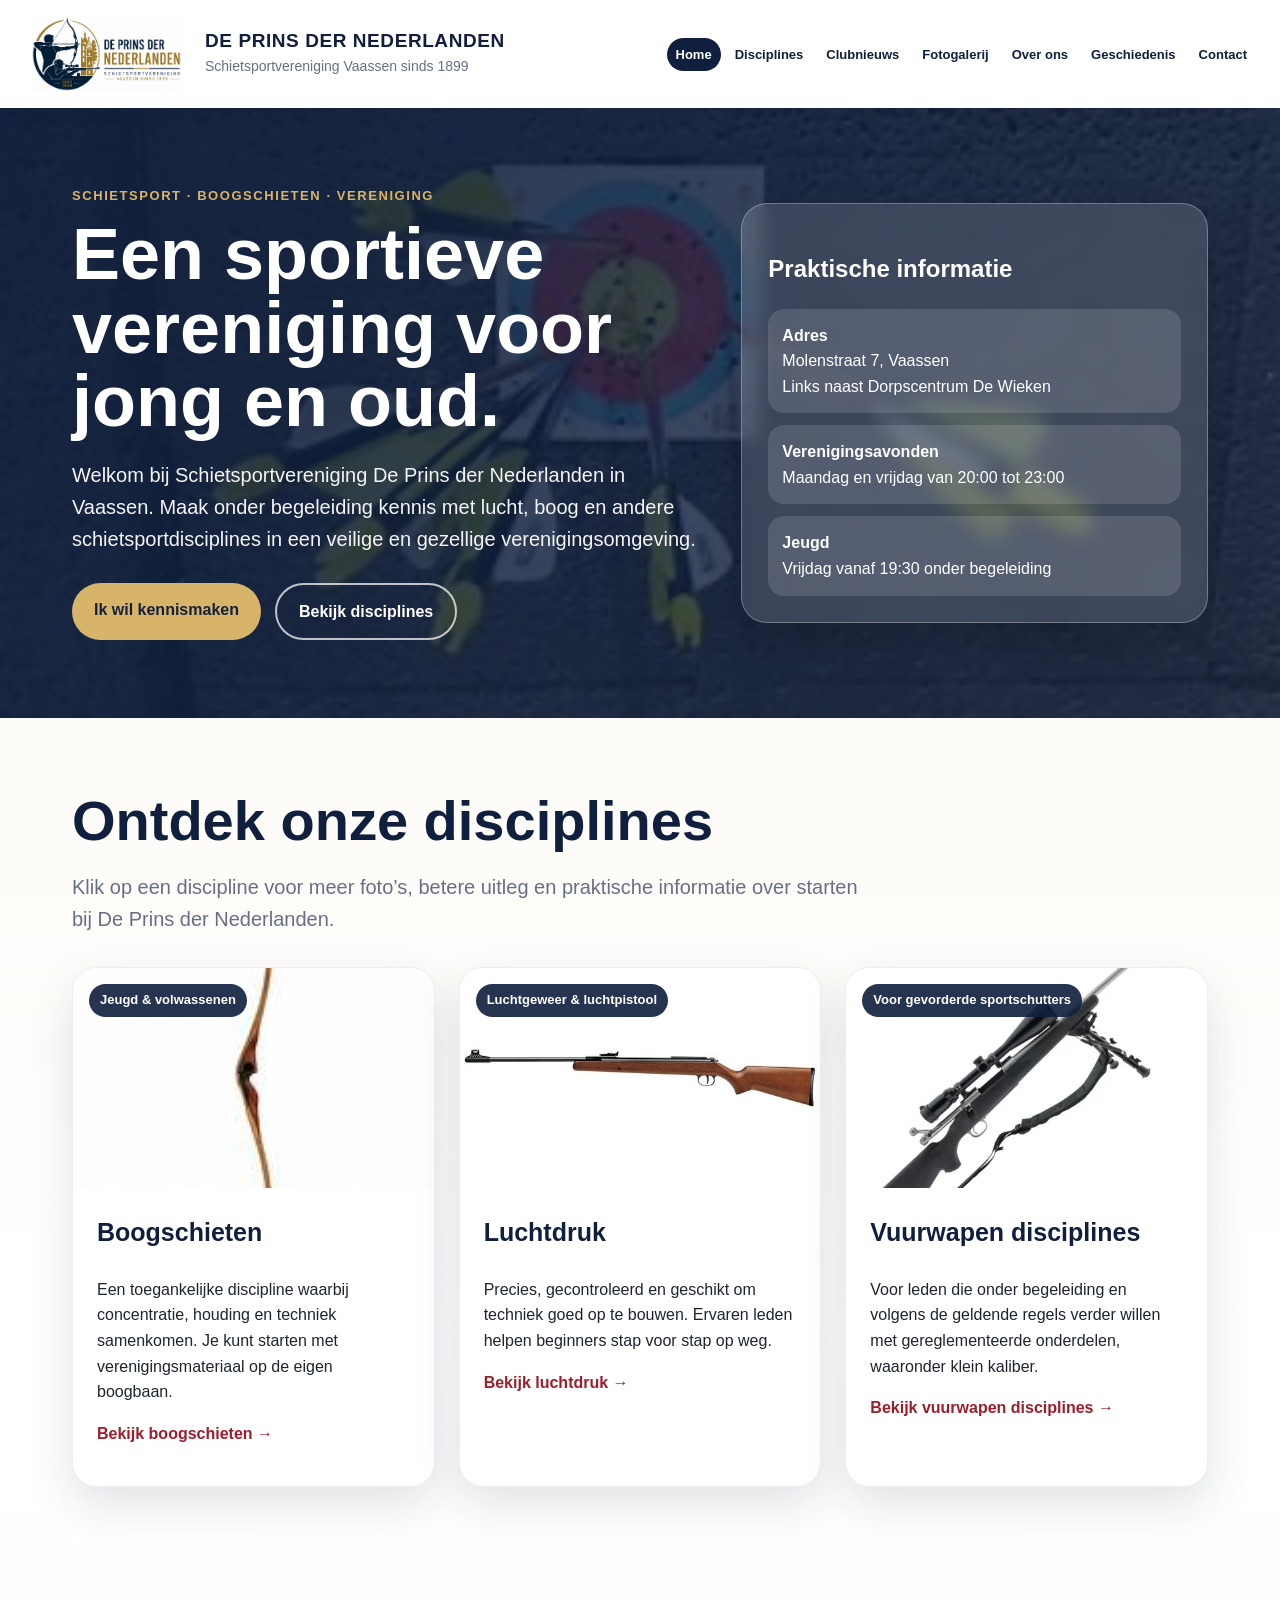
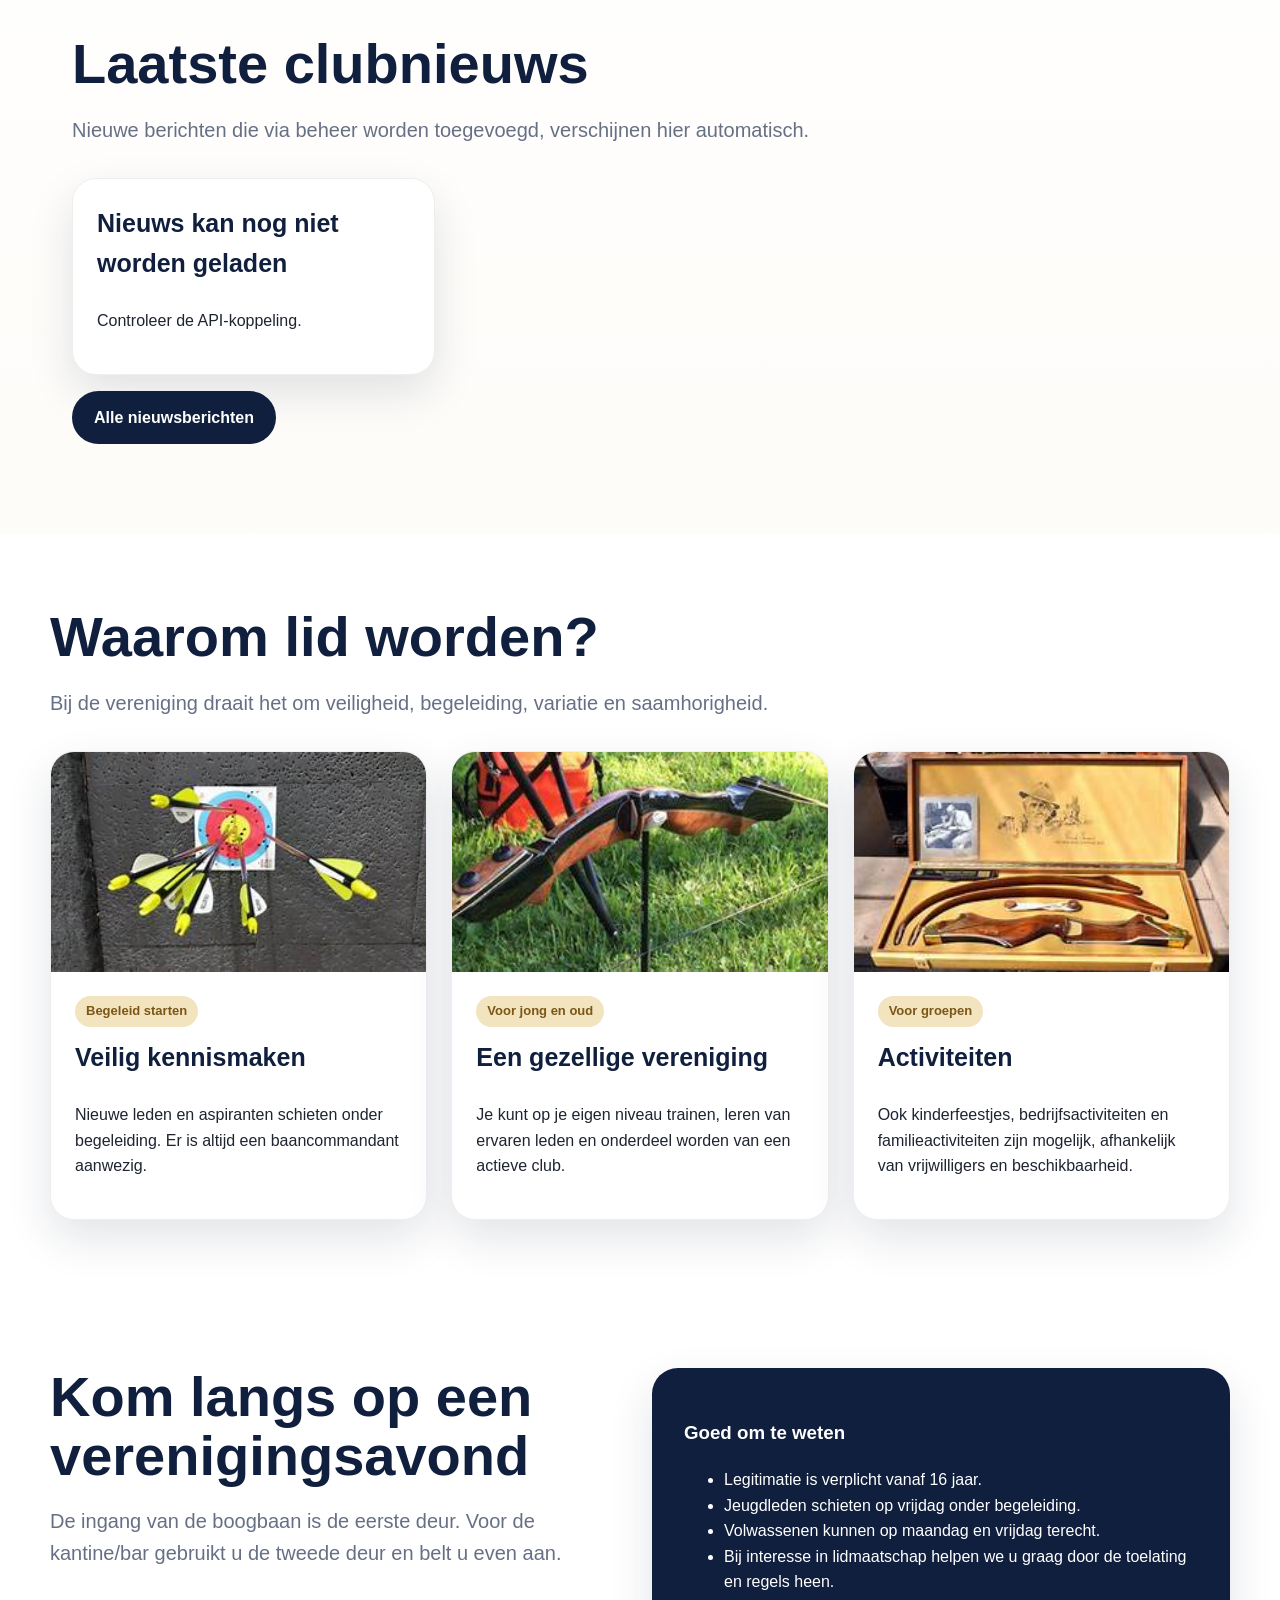
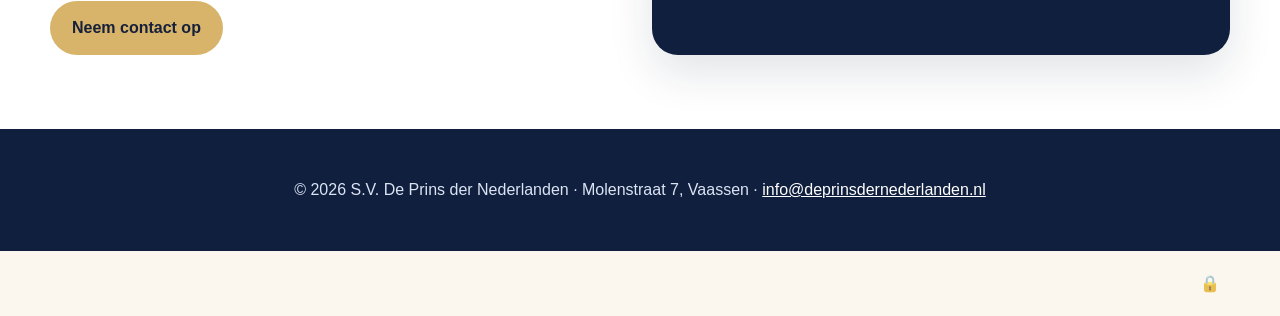
==== index.html @ 4cf8d943 "Add files via upload" ====
<!DOCTYPE html>
<html lang="nl"><head><meta charset="UTF-8"><meta name="viewport" content="width=device-width, initial-scale=1.0"><title>Home | S.V. De Prins der Nederlanden</title><link rel="stylesheet" href="style.css"><link rel="icon" href="favicon.svg"></head>
<body><header class="header"><div class="header-inner"><a href="index.html" class="brand"><img class="brand-logo" src="logo-modern-cropped.png" alt="Logo De Prins der Nederlanden"><div><strong>De Prins der Nederlanden</strong><span>Schietsportvereniging Vaassen sinds 1899</span></div></a><button class="menu-btn" aria-label="Menu openen">Menu</button><nav class="nav"><a href="index.html" class="active">Home</a><a href="disciplines.html" class="">Disciplines</a><a href="clubnieuws.html" class="">Clubnieuws</a><a href="fotogalerij.html" class="">Fotogalerij</a><a href="over-ons.html" class="">Over ons</a><a href="geschiedenis.html" class="">Geschiedenis</a><a href="contact.html" class="">Contact</a></nav></div></header><section class="hero classic-home-hero"><div class="hero-inner"><div><div class="eyebrow">Schietsport · boogschieten · vereniging</div><h1>Een sportieve vereniging voor jong en oud.</h1><p>Welkom bij Schietsportvereniging De Prins der Nederlanden in Vaassen. Maak onder begeleiding kennis met lucht, boog en andere schietsportdisciplines in een veilige en gezellige verenigingsomgeving.</p><div class="buttons"><a class="btn primary" href="contact.html">Ik wil kennismaken</a><a class="btn secondary" href="disciplines.html">Bekijk disciplines</a></div></div><aside class="hero-card"><h2>Praktische informatie</h2><div class="quick"><div><strong>Adres</strong><br>Molenstraat 7, Vaassen<br><span>Links naast Dorpscentrum De Wieken</span></div><div><strong>Verenigingsavonden</strong><br>Maandag en vrijdag van 20:00 tot 23:00</div><div><strong>Jeugd</strong><br>Vrijdag vanaf 19:30 onder begeleiding</div></div></aside></div></section><section class="section"><div class="section-title"><h2>Ontdek onze disciplines</h2><p class="lead">Klik op een discipline voor meer foto’s, betere uitleg en praktische informatie over starten bij De Prins der Nederlanden.</p></div><div class="grid three"><a class="card discipline-card" href="boogschieten.html"><span class="tag">Jeugd & volwassenen</span><img src="boog-hout.jpg" alt="Boogschieten"><div class="card-content"><h3>Boogschieten</h3><p>Een toegankelijke discipline waarbij concentratie, houding en techniek samenkomen. Je kunt starten met verenigingsmateriaal op de eigen boogbaan.</p><p class="arrow">Bekijk boogschieten →</p></div></a><a class="card discipline-card" href="luchtdruk.html"><span class="tag">Luchtgeweer & luchtpistool</span><img src="luchtdruk-luchtbuks-klassiek.jpg" alt="Luchtdruk schieten"><div class="card-content"><h3>Luchtdruk</h3><p>Precies, gecontroleerd en geschikt om techniek goed op te bouwen. Ervaren leden helpen beginners stap voor stap op weg.</p><p class="arrow">Bekijk luchtdruk →</p></div></a><a class="card discipline-card" href="vuurwapen-disciplines.html"><span class="tag">Voor gevorderde sportschutters</span><img src="vuurwapen-geweer-kijker.webp" alt="Vuurwapen disciplines"><div class="card-content"><h3>Vuurwapen disciplines</h3><p>Voor leden die onder begeleiding en volgens de geldende regels verder willen met gereglementeerde onderdelen, waaronder klein kaliber.</p><p class="arrow">Bekijk vuurwapen disciplines →</p></div></a></div></section><section class="section"><div class="section-title"><h2>Laatste clubnieuws</h2><p class="lead">Nieuwe berichten die via beheer worden toegevoegd, verschijnen hier automatisch.</p></div><div id="home-news-list" class="grid three"><article class="card"><div class="card-content"><span class="badge">Laden</span><h3>Nieuws wordt geladen</h3></div></article></div><p><a class="btn dark" href="clubnieuws.html">Alle nieuwsberichten</a></p></section><section class="section alt"><div class="wrap"><div class="section-title"><h2>Waarom lid worden?</h2><p class="lead">Bij de vereniging draait het om veiligheid, begeleiding, variatie en saamhorigheid.</p></div><div class="grid three"><article class="card"><img src="doel-boog.jpg" alt="Pijlen in boogschietdoel"><div class="card-content"><span class="badge">Begeleid starten</span><h3>Veilig kennismaken</h3><p>Nieuwe leden en aspiranten schieten onder begeleiding. Er is altijd een baancommandant aanwezig.</p></div></article><article class="card"><img src="boog-veld.jpg" alt="Boogschieten buiten"><div class="card-content"><span class="badge">Voor jong en oud</span><h3>Een gezellige vereniging</h3><p>Je kunt op je eigen niveau trainen, leren van ervaren leden en onderdeel worden van een actieve club.</p></div></article><article class="card"><img src="historische-boog.jpg" alt="Historische boog"><div class="card-content"><span class="badge">Voor groepen</span><h3>Activiteiten</h3><p>Ook kinderfeestjes, bedrijfsactiviteiten en familieactiviteiten zijn mogelijk, afhankelijk van vrijwilligers en beschikbaarheid.</p></div></article></div></div></section><section class="section alt"><div class="wrap contact-panel"><div><div class="section-title"><h2>Kom langs op een verenigingsavond</h2><p class="lead">De ingang van de boogbaan is de eerste deur. Voor de kantine/bar gebruikt u de tweede deur en belt u even aan.</p></div><a class="btn primary" href="contact.html">Neem contact op</a></div><div class="info-box"><h3>Goed om te weten</h3><ul><li>Legitimatie is verplicht vanaf 16 jaar.</li><li>Jeugdleden schieten op vrijdag onder begeleiding.</li><li>Volwassenen kunnen op maandag en vrijdag terecht.</li><li>Bij interesse in lidmaatschap helpen we u graag door de toelating en regels heen.</li></ul></div></div></section><footer class="footer"><p>© 2026 S.V. De Prins der Nederlanden · Molenstraat 7, Vaassen · <a href="mailto:info@deprinsdernederlanden.nl">info@deprinsdernederlanden.nl</a></p></footer><script src="script.js"></script><footer><div style="max-width:1200px;margin:0 auto;padding:20px;text-align:right"><a href="beheer.html" style="text-decoration:none;opacity:.7">🔒</a></div></footer></body></html>
---- style.css ----
:root{--blue:#101f3d;--blue2:#172a51;--red:#9f1d2b;--gold:#d7b46a;--cream:#fbf7ee;--text:#1e2430;--muted:#667085;--card:#fff;--shadow:0 18px 45px rgba(16,31,61,.12)}*{box-sizing:border-box}body{margin:0;font-family:Arial,Helvetica,sans-serif;color:var(--text);background:linear-gradient(180deg,#fbf7ee 0,#fff 38%,#fbf7ee 100%);line-height:1.6}a{color:inherit}img{max-width:100%;display:block}.header{background:rgba(255,255,255,.96);position:sticky;top:0;z-index:50;box-shadow:0 4px 18px rgba(0,0,0,.08);backdrop-filter:blur(8px)}.header-inner{max-width:1180px;margin:auto;padding:14px 22px;display:flex;align-items:center;justify-content:space-between;gap:24px}.brand{display:flex;align-items:center;gap:13px;text-decoration:none}.logo-mark{width:54px;height:54px;border-radius:50%;background:linear-gradient(135deg,var(--blue),#203d71);display:grid;place-items:center;color:var(--gold);font-weight:800;border:3px solid var(--gold)}.brand strong{display:block;text-transform:uppercase;letter-spacing:.03em;color:var(--blue)}.brand span{font-size:13px;color:var(--muted)}.nav{display:flex;gap:8px;flex-wrap:wrap}.nav a{text-decoration:none;padding:9px 13px;border-radius:999px;color:var(--blue);font-weight:700;font-size:14px}.nav a:hover,.nav .active{background:var(--blue);color:#fff}.menu-btn{display:none;border:0;background:var(--blue);color:#fff;border-radius:10px;padding:10px 13px;font-weight:700}.hero{background:linear-gradient(120deg,rgba(16,31,61,.94),rgba(16,31,61,.72)),url('doel-boog.jpg') center/cover;min-height:610px;color:#fff;display:flex;align-items:center}.hero-inner{max-width:1180px;margin:auto;padding:70px 22px;display:grid;grid-template-columns:1.15fr .85fr;gap:38px;align-items:center}.eyebrow{color:var(--gold);font-weight:800;text-transform:uppercase;letter-spacing:.12em;font-size:13px}.hero h1{font-size:clamp(38px,6vw,72px);line-height:1.02;margin:12px 0 20px}.hero p{font-size:20px;max-width:720px;color:#f3f4f6}.buttons{display:flex;gap:14px;flex-wrap:wrap;margin-top:28px}.btn{display:inline-block;text-decoration:none;border-radius:999px;padding:14px 22px;font-weight:800}.btn.primary{background:var(--gold);color:#16203a}.btn.secondary{border:2px solid rgba(255,255,255,.7);color:#fff}.btn.dark{background:var(--blue);color:#fff}.hero-card,.panel{background:rgba(255,255,255,.12);backdrop-filter:blur(8px);border:1px solid rgba(255,255,255,.25);border-radius:26px;padding:26px;box-shadow:var(--shadow)}.quick{display:grid;gap:12px}.quick div{background:rgba(255,255,255,.12);border-radius:16px;padding:14px}.section{max-width:1180px;margin:auto;padding:74px 22px}.section.compact{padding-top:38px}.section.alt{max-width:none;background:#fff}.section.alt>.wrap{max-width:1180px;margin:auto}.section-title{max-width:810px;margin-bottom:32px}.section-title h1,.section-title h2{font-size:clamp(34px,4.8vw,56px);line-height:1.05;margin:0 0 12px;color:var(--blue)}.lead{font-size:20px;color:var(--muted)}.grid{display:grid;gap:24px}.grid.three{grid-template-columns:repeat(3,1fr)}.grid.two{grid-template-columns:repeat(2,1fr)}.card{background:var(--card);border-radius:24px;overflow:hidden;box-shadow:var(--shadow);border:1px solid #eee}.card-content{padding:24px}.card h3{margin-top:0;color:var(--blue);font-size:25px}.card img{width:100%;height:220px;object-fit:cover}.discipline-card{position:relative;text-decoration:none;color:var(--text);transition:.2s transform,.2s box-shadow}.discipline-card:hover{transform:translateY(-5px);box-shadow:0 24px 55px rgba(16,31,61,.18)}.discipline-card .tag{position:absolute;top:16px;left:16px;background:rgba(16,31,61,.9);color:#fff;border-radius:999px;padding:6px 11px;font-weight:800;font-size:13px}.discipline-card .arrow{font-weight:800;color:var(--red)}.page-hero{background:linear-gradient(120deg,rgba(16,31,61,.95),rgba(16,31,61,.65));color:#fff}.page-hero .section-title h1{color:#fff}.page-hero .lead{color:#edf1f8}.gallery{display:grid;grid-template-columns:2fr 1fr 1fr;gap:16px;margin-top:28px}.gallery img{height:210px;width:100%;object-fit:cover;border-radius:22px;box-shadow:var(--shadow)}.gallery img:first-child{height:436px;grid-row:span 2}.feature-list{display:grid;gap:14px}.feature-list div{background:#fff;border:1px solid #ececec;border-radius:18px;padding:18px;box-shadow:0 8px 22px rgba(16,31,61,.06)}.feature-list strong{display:block;color:var(--blue);font-size:18px}.badge{display:inline-block;background:#f3e4c0;color:#7c5615;border-radius:999px;padding:5px 11px;font-weight:800;font-size:13px;margin-bottom:10px}.timeline{border-left:4px solid var(--gold);padding-left:24px}.timeline p{margin:0 0 20px}.info-box{background:var(--blue);color:#fff;border-radius:26px;padding:32px;box-shadow:var(--shadow)}.info-box h3{color:#fff}.info-box a{color:#fff}.contact-panel{display:grid;grid-template-columns:1fr 1fr;gap:24px;align-items:stretch}.footer{background:var(--blue);color:#dce4f4;padding:32px 22px;text-align:center}.footer a{color:#fff}.small{font-size:14px;color:var(--muted)}ul.clean{padding-left:20px}.notice{background:#fff8e6;border-left:5px solid var(--gold);border-radius:18px;padding:20px}form{display:grid;gap:12px}input,textarea{width:100%;border:1px solid #d0d5dd;border-radius:14px;padding:13px;font:inherit}textarea{min-height:140px}.submit-note{font-size:14px;color:var(--muted)}@media(max-width:850px){.menu-btn{display:block}.nav{display:none;position:absolute;left:18px;right:18px;top:82px;background:#fff;padding:12px;border-radius:18px;box-shadow:var(--shadow)}.nav.open{display:grid}.hero-inner,.grid.three,.grid.two,.contact-panel,.gallery{grid-template-columns:1fr}.hero{min-height:auto}.hero-card{order:-1}.card img{height:190px}.gallery img,.gallery img:first-child{height:220px;grid-row:auto}}

/* Website v5 updates */
.brand-logo{width:128px;height:58px;object-fit:contain;border-radius:0;display:block}.brand{min-width:260px}.home-hero{background:linear-gradient(120deg,rgba(16,31,61,.92),rgba(16,31,61,.70)),url('logo-modern.png') center/cover}.logo-card{text-align:center;background:rgba(255,255,255,.92);color:var(--blue)}.logo-card img{width:100%;max-width:410px;margin:0 auto 16px}.light-panel{background:#fff;color:var(--text);border:1px solid #eee}.light-panel h2{color:var(--blue);margin-top:0}.gallery-wide{grid-template-columns:repeat(3,1fr)}.gallery-wide img:first-child{grid-row:auto;height:240px}.gallery-wide img{height:240px;object-fit:contain;background:#fff;padding:12px}.gallery-grid{display:grid;grid-template-columns:repeat(3,1fr);gap:18px}.gallery-grid a{display:block;background:#fff;border-radius:22px;box-shadow:var(--shadow);overflow:hidden;border:1px solid #eee}.gallery-grid img{width:100%;height:240px;object-fit:contain;padding:12px;background:#fff}.gallery-note{margin-top:28px}.news-card{min-height:230px}.nav a{font-size:13px;padding:8px 10px}.header-inner{max-width:1280px}.card img{background:#fff}
@media(max-width:1000px){.brand-logo{width:96px;height:46px}.brand{min-width:auto}.header-inner{gap:12px}.nav a{font-size:12px;padding:8px 8px}}
@media(max-width:850px){.brand-logo{width:86px;height:42px}.gallery-grid,.gallery-wide{grid-template-columns:1fr}.gallery-grid img,.gallery-wide img,.gallery-wide img:first-child{height:220px}.home-hero{background:linear-gradient(120deg,rgba(16,31,61,.94),rgba(16,31,61,.78)),url('logo-modern.png') center/contain no-repeat}}


/* Website v6: klassieke homepage hero teruggezet */
.classic-home-hero{background:linear-gradient(120deg,rgba(16,31,61,.94),rgba(16,31,61,.72)),url('doel-boog.jpg') center/cover;min-height:610px;color:#fff;display:flex;align-items:center}
.classic-home-hero .hero-card{background:rgba(255,255,255,.14);backdrop-filter:blur(9px);border:1px solid rgba(255,255,255,.28);border-radius:26px;padding:26px;box-shadow:0 18px 45px rgba(0,0,0,.18)}
.classic-home-hero .quick div{background:rgba(255,255,255,.13);border-radius:16px;padding:14px;color:#fff}
.classic-home-hero .btn.secondary{border:2px solid rgba(255,255,255,.72);color:#fff;background:transparent}
@media(max-width:850px){.classic-home-hero{min-height:auto;background:linear-gradient(120deg,rgba(16,31,61,.95),rgba(16,31,61,.78)),url('doel-boog.jpg') center/cover}.classic-home-hero .hero-card{order:0}}


/* Website v7: header/navigatie hersteld */
.header{background:rgba(255,255,255,.98);box-shadow:0 4px 18px rgba(0,0,0,.06)}
.header-inner{max-width:1380px;margin:auto;padding:16px 52px;display:flex;align-items:center;justify-content:space-between;gap:28px}
.brand{display:flex;align-items:center;gap:18px;text-decoration:none;min-width:430px}
.brand-logo{width:150px;height:68px;object-fit:contain;border-radius:0;display:block}
.brand strong{font-size:19px;line-height:1.1;display:block;text-transform:uppercase;letter-spacing:.03em;color:var(--blue)}
.brand span{font-size:14px;color:var(--muted)}
.nav{display:flex;align-items:center;gap:12px;flex-wrap:nowrap}
.nav a{text-decoration:none;padding:10px 15px;border-radius:999px;color:var(--blue);font-weight:800;font-size:14px;line-height:1}
.nav a:hover,.nav .active{background:var(--blue);color:#fff}
@media(max-width:1180px){.header-inner{padding:14px 24px;gap:16px}.brand{min-width:330px}.brand-logo{width:118px;height:56px}.nav{gap:6px}.nav a{font-size:13px;padding:9px 10px}}
@media(max-width:850px){.brand{min-width:auto}.brand-logo{width:106px;height:52px}.nav{display:none;position:absolute;left:18px;right:18px;top:86px;background:#fff;padding:12px;border-radius:18px;box-shadow:var(--shadow);gap:4px}.nav.open{display:grid}.nav a{font-size:14px;padding:12px 14px}.header-inner{padding:12px 18px}}


/* V8: vaste header op alle pagina's */
.header-inner{max-width:1380px;margin:auto;padding:16px 52px;display:flex;align-items:center;justify-content:space-between;gap:28px}
.brand{display:flex;align-items:center;gap:18px;text-decoration:none;min-width:430px}
.brand-logo{width:165px;height:74px;object-fit:contain;border-radius:0;display:block;background:#fff}
.brand strong{font-size:19px}
.nav{display:flex;gap:10px;flex-wrap:wrap;align-items:center}
.nav a{text-decoration:none;padding:10px 15px;border-radius:999px;color:var(--blue);font-weight:800;font-size:14px;line-height:1}
.nav a:hover,.nav .active{background:var(--blue);color:#fff}
@media(max-width:1180px){.header-inner{padding:14px 24px;gap:16px}.brand{min-width:330px}.brand-logo{width:135px;height:64px}.nav{gap:6px}.nav a{font-size:13px;padding:9px 10px}}
@media(max-width:850px){.brand{min-width:auto}.brand-logo{width:112px;height:54px}.nav{display:none;position:absolute;left:18px;right:18px;top:92px;background:#fff;padding:12px;border-radius:18px;box-shadow:var(--shadow);gap:4px}.nav.open{display:grid}.nav a{font-size:14px;padding:12px 14px}.header-inner{padding:12px 18px}}

/* V9: header definitief uitgelijnd + groter, strakker logo */
.header{background:rgba(255,255,255,.98);box-shadow:0 4px 18px rgba(0,0,0,.06)}
.header-inner{
  max-width:1560px;
  margin:auto;
  padding:18px 42px;
  display:flex;
  align-items:center;
  justify-content:space-between;
  gap:30px;
}
.brand{
  display:flex;
  align-items:center;
  gap:20px;
  text-decoration:none;
  min-width:500px;
  flex:0 0 auto;
}
.brand-logo{
  width:205px;
  height:92px;
  object-fit:contain;
  border-radius:0;
  display:block;
  background:transparent;
}
.brand strong{font-size:19px;line-height:1.1;display:block;text-transform:uppercase;letter-spacing:.03em;color:var(--blue)}
.brand span{font-size:14px;color:var(--muted);display:block;margin-top:3px}
.nav{
  display:flex;
  align-items:center;
  justify-content:flex-end;
  gap:10px;
  flex-wrap:nowrap;
  white-space:nowrap;
  min-width:0;
}
.nav a{
  display:inline-flex;
  align-items:center;
  justify-content:center;
  text-decoration:none;
  padding:12px 15px;
  border-radius:999px;
  color:var(--blue);
  font-weight:800;
  font-size:14px;
  line-height:1;
}
.nav a:hover,.nav .active{background:var(--blue);color:#fff}
@media(max-width:1320px){
  .header-inner{padding:16px 24px;gap:18px}
  .brand{min-width:410px;gap:16px}
  .brand-logo{width:165px;height:76px}
  .nav{gap:5px}
  .nav a{font-size:13px;padding:10px 9px}
}
@media(max-width:1050px){
  .brand{min-width:330px}
  .brand-logo{width:138px;height:64px}
  .brand strong{font-size:16px}.brand span{font-size:12px}
  .nav a{font-size:12px;padding:9px 7px}
}
@media(max-width:850px){
  .brand{min-width:auto;gap:12px}
  .brand-logo{width:125px;height:58px}
  .nav{display:none;position:absolute;left:18px;right:18px;top:94px;background:#fff;padding:12px;border-radius:18px;box-shadow:var(--shadow);gap:4px;white-space:normal}
  .nav.open{display:grid}
  .nav a{font-size:14px;padding:12px 14px;justify-content:flex-start}
  .header-inner{padding:12px 18px}
}

/* V12: mobiele header gefixt - geen horizontale overflow */
html, body{max-width:100%;overflow-x:hidden}
.header{width:100%}
@media(max-width:850px){
  .header-inner{
    width:100%;
    max-width:100%;
    padding:10px 12px;
    gap:8px;
    justify-content:space-between;
    overflow:hidden;
  }
  .brand{
    min-width:0;
    flex:1 1 auto;
    gap:8px;
    max-width:calc(100% - 74px);
  }
  .brand-logo{
    width:96px;
    height:48px;
    flex:0 0 auto;
  }
  .brand div{
    min-width:0;
    overflow:hidden;
  }
  .brand strong{
    font-size:13px;
    line-height:1.1;
    white-space:nowrap;
    overflow:hidden;
    text-overflow:ellipsis;
  }
  .brand span{
    font-size:11px;
    line-height:1.15;
    white-space:nowrap;
    overflow:hidden;
    text-overflow:ellipsis;
  }
  .menu-btn{
    display:inline-flex;
    align-items:center;
    justify-content:center;
    flex:0 0 auto;
    min-width:58px;
    padding:9px 10px;
    margin:0;
    border-radius:10px;
    line-height:1;
  }
  .nav{
    left:12px;
    right:12px;
    top:72px;
    width:auto;
    max-width:calc(100vw - 24px);
  }
}
@media(max-width:420px){
  .brand-logo{width:82px;height:42px}
  .brand strong{font-size:12px}
  .brand span{display:none}
  .brand{max-width:calc(100% - 68px)}
}


/* Beheerfunctie en dynamische content — toegevoegd aan v12 uiterlijk */
.admin-wrap{max-width:1050px;margin:0 auto;padding:42px 20px}
.admin-panel{background:white;border-radius:var(--radius);box-shadow:var(--shadow);padding:24px;margin-bottom:22px}
.admin-panel input,.admin-panel textarea,.admin-panel select{width:100%;padding:12px 14px;border:1px solid #d8e0ea;border-radius:14px;font:inherit;margin:7px 0 14px;background:#fff}
.admin-panel textarea{min-height:140px;resize:vertical}
.admin-panel button{border:0;background:var(--blue);color:white;border-radius:999px;padding:12px 18px;font-weight:900;cursor:pointer}
.admin-panel button:hover{background:var(--gold);color:#14213d}
.admin-panel .danger{background:#b91c1c;color:white}
.admin-panel small{color:var(--muted);line-height:1.5}.admin-panel h2,.admin-panel h3{color:var(--blue)}
.hidden{display:none!important}
.mini-gallery{display:grid;grid-template-columns:repeat(4,1fr);gap:8px;margin-top:14px}.mini-gallery img{height:70px;border-radius:10px;object-fit:cover;width:100%}
.gallery-item{text-decoration:none;display:block;border-radius:18px;overflow:hidden;background:white;box-shadow:var(--shadow)}.gallery-item img{width:100%;height:250px;object-fit:cover}.gallery-item span{display:block;padding:12px 14px;font-weight:800;color:var(--blue)}
.news-card img{height:220px;object-fit:cover;width:100%}
@media(max-width:700px){.mini-gallery{grid-template-columns:repeat(2,1fr)}}


/* Website 2.0 uitbreidingen: agenda, downloads en GitHub-beheer */
.grid.one{grid-template-columns:1fr}.subheading{color:var(--blue);font-size:28px;margin:0 0 16px}.download-card .download-icon{font-size:38px;line-height:1}.event-date{display:inline-block;background:var(--blue);color:#fff;border-radius:14px;padding:10px 13px;font-weight:900;margin-bottom:12px}.event-meta{color:var(--muted);font-weight:700}.admin-tabs{display:flex;flex-wrap:wrap;gap:10px;margin-bottom:22px}.admin-tabs button{background:#eef2f7!important;color:var(--blue)!important}.admin-tabs button.active{background:var(--blue)!important;color:#fff!important}.admin-section{display:none}.admin-section.active{display:block}.admin-grid{display:grid;grid-template-columns:1fr 1fr;gap:20px}.help-box{background:#f7f9fc;border:1px solid #e5e7eb;border-radius:18px;padding:16px}.item-list{display:grid;gap:10px;margin-top:14px}.item-row{background:#f8fafc;border:1px solid #e5e7eb;border-radius:14px;padding:12px}.item-row strong{color:var(--blue)}@media(max-width:850px){.admin-grid{grid-template-columns:1fr}.grid.two{grid-template-columns:1fr}}
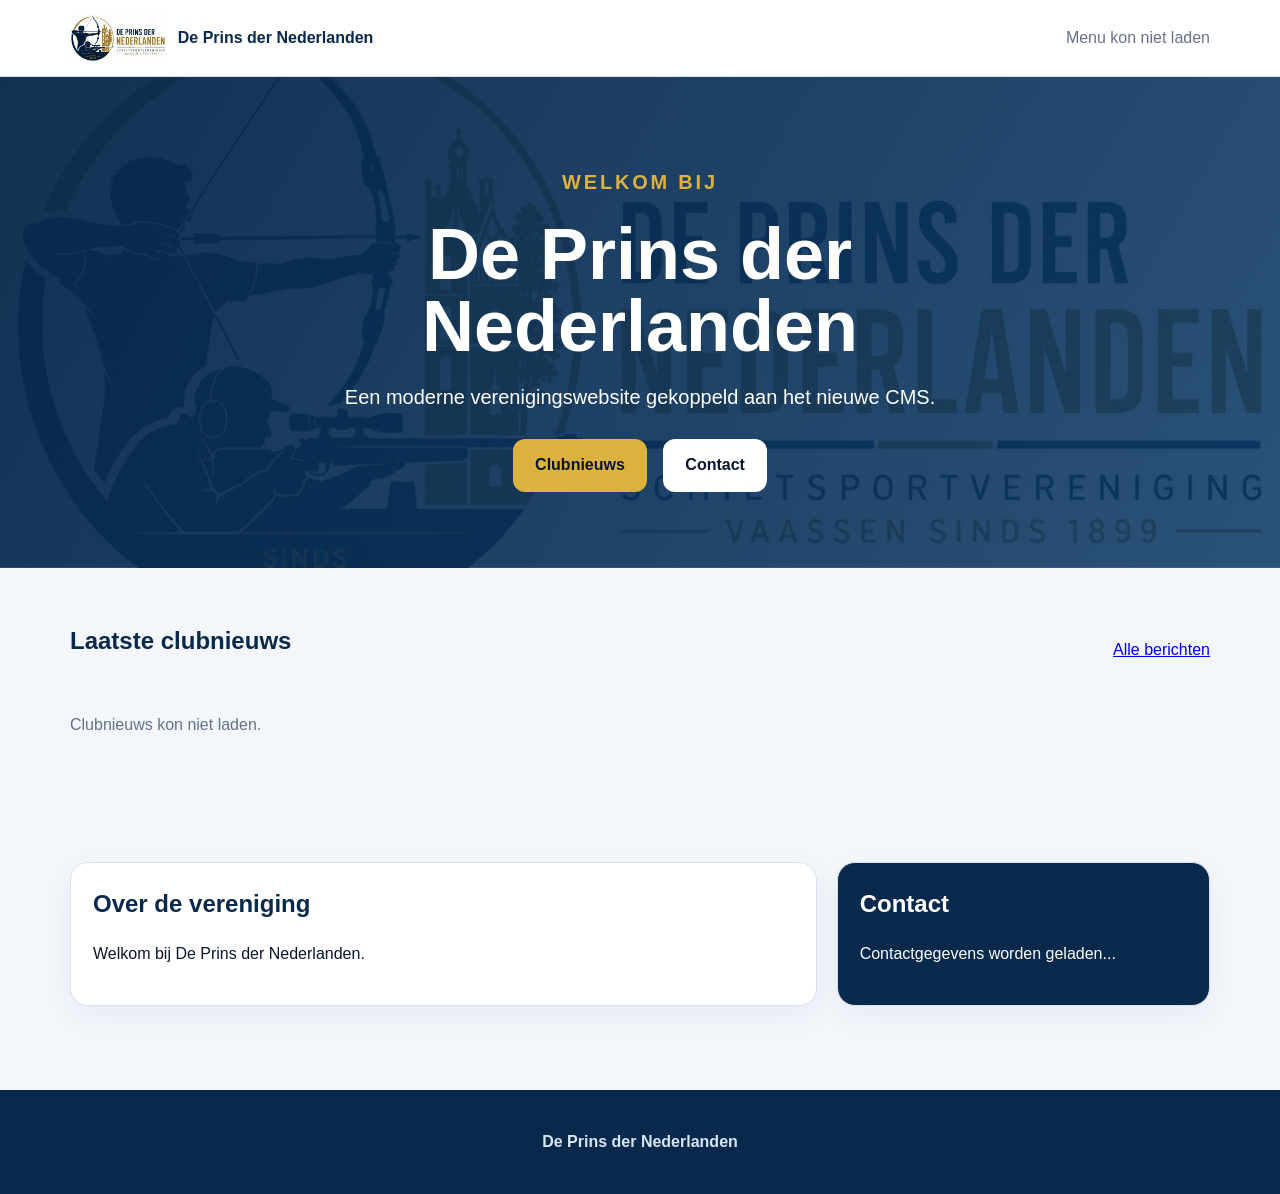
==== commit 7f7ebaec: "v5 h koppeling" ====
--- a/index.html
+++ b/index.html
@@ -1,3 +1,62 @@
-<!DOCTYPE html>
-<html lang="nl"><head><meta charset="UTF-8"><meta name="viewport" content="width=device-width, initial-scale=1.0"><title>Home | S.V. De Prins der Nederlanden</title><link rel="stylesheet" href="style.css"><link rel="icon" href="favicon.svg"></head>
-<body><header class="header"><div class="header-inner"><a href="index.html" class="brand"><img class="brand-logo" src="logo-modern-cropped.png" alt="Logo De Prins der Nederlanden"><div><strong>De Prins der Nederlanden</strong><span>Schietsportvereniging Vaassen sinds 1899</span></div></a><button class="menu-btn" aria-label="Menu openen">Menu</button><nav class="nav"><a href="index.html" class="active">Home</a><a href="disciplines.html" class="">Disciplines</a><a href="clubnieuws.html" class="">Clubnieuws</a><a href="fotogalerij.html" class="">Fotogalerij</a><a href="over-ons.html" class="">Over ons</a><a href="geschiedenis.html" class="">Geschiedenis</a><a href="contact.html" class="">Contact</a></nav></div></header><section class="hero classic-home-hero"><div class="hero-inner"><div><div class="eyebrow">Schietsport · boogschieten · vereniging</div><h1>Een sportieve vereniging voor jong en oud.</h1><p>Welkom bij Schietsportvereniging De Prins der Nederlanden in Vaassen. Maak onder begeleiding kennis met lucht, boog en andere schietsportdisciplines in een veilige en gezellige verenigingsomgeving.</p><div class="buttons"><a class="btn primary" href="contact.html">Ik wil kennismaken</a><a class="btn secondary" href="disciplines.html">Bekijk disciplines</a></div></div><aside class="hero-card"><h2>Praktische informatie</h2><div class="quick"><div><strong>Adres</strong><br>Molenstraat 7, Vaassen<br><span>Links naast Dorpscentrum De Wieken</span></div><div><strong>Verenigingsavonden</strong><br>Maandag en vrijdag van 20:00 tot 23:00</div><div><strong>Jeugd</strong><br>Vrijdag vanaf 19:30 onder begeleiding</div></div></aside></div></section><section class="section"><div class="section-title"><h2>Ontdek onze disciplines</h2><p class="lead">Klik op een discipline voor meer foto’s, betere uitleg en praktische informatie over starten bij De Prins der Nederlanden.</p></div><div class="grid three"><a class="card discipline-card" href="boogschieten.html"><span class="tag">Jeugd & volwassenen</span><img src="boog-hout.jpg" alt="Boogschieten"><div class="card-content"><h3>Boogschieten</h3><p>Een toegankelijke discipline waarbij concentratie, houding en techniek samenkomen. Je kunt starten met verenigingsmateriaal op de eigen boogbaan.</p><p class="arrow">Bekijk boogschieten →</p></div></a><a class="card discipline-card" href="luchtdruk.html"><span class="tag">Luchtgeweer & luchtpistool</span><img src="luchtdruk-luchtbuks-klassiek.jpg" alt="Luchtdruk schieten"><div class="card-content"><h3>Luchtdruk</h3><p>Precies, gecontroleerd en geschikt om techniek goed op te bouwen. Ervaren leden helpen beginners stap voor stap op weg.</p><p class="arrow">Bekijk luchtdruk →</p></div></a><a class="card discipline-card" href="vuurwapen-disciplines.html"><span class="tag">Voor gevorderde sportschutters</span><img src="vuurwapen-geweer-kijker.webp" alt="Vuurwapen disciplines"><div class="card-content"><h3>Vuurwapen disciplines</h3><p>Voor leden die onder begeleiding en volgens de geldende regels verder willen met gereglementeerde onderdelen, waaronder klein kaliber.</p><p class="arrow">Bekijk vuurwapen disciplines →</p></div></a></div></section><section class="section"><div class="section-title"><h2>Laatste clubnieuws</h2><p class="lead">Nieuwe berichten die via beheer worden toegevoegd, verschijnen hier automatisch.</p></div><div id="home-news-list" class="grid three"><article class="card"><div class="card-content"><span class="badge">Laden</span><h3>Nieuws wordt geladen</h3></div></article></div><p><a class="btn dark" href="clubnieuws.html">Alle nieuwsberichten</a></p></section><section class="section alt"><div class="wrap"><div class="section-title"><h2>Waarom lid worden?</h2><p class="lead">Bij de vereniging draait het om veiligheid, begeleiding, variatie en saamhorigheid.</p></div><div class="grid three"><article class="card"><img src="doel-boog.jpg" alt="Pijlen in boogschietdoel"><div class="card-content"><span class="badge">Begeleid starten</span><h3>Veilig kennismaken</h3><p>Nieuwe leden en aspiranten schieten onder begeleiding. Er is altijd een baancommandant aanwezig.</p></div></article><article class="card"><img src="boog-veld.jpg" alt="Boogschieten buiten"><div class="card-content"><span class="badge">Voor jong en oud</span><h3>Een gezellige vereniging</h3><p>Je kunt op je eigen niveau trainen, leren van ervaren leden en onderdeel worden van een actieve club.</p></div></article><article class="card"><img src="historische-boog.jpg" alt="Historische boog"><div class="card-content"><span class="badge">Voor groepen</span><h3>Activiteiten</h3><p>Ook kinderfeestjes, bedrijfsactiviteiten en familieactiviteiten zijn mogelijk, afhankelijk van vrijwilligers en beschikbaarheid.</p></div></article></div></div></section><section class="section alt"><div class="wrap contact-panel"><div><div class="section-title"><h2>Kom langs op een verenigingsavond</h2><p class="lead">De ingang van de boogbaan is de eerste deur. Voor de kantine/bar gebruikt u de tweede deur en belt u even aan.</p></div><a class="btn primary" href="contact.html">Neem contact op</a></div><div class="info-box"><h3>Goed om te weten</h3><ul><li>Legitimatie is verplicht vanaf 16 jaar.</li><li>Jeugdleden schieten op vrijdag onder begeleiding.</li><li>Volwassenen kunnen op maandag en vrijdag terecht.</li><li>Bij interesse in lidmaatschap helpen we u graag door de toelating en regels heen.</li></ul></div></div></section><footer class="footer"><p>© 2026 S.V. De Prins der Nederlanden · Molenstraat 7, Vaassen · <a href="mailto:info@deprinsdernederlanden.nl">info@deprinsdernederlanden.nl</a></p></footer><script src="script.js"></script><footer><div style="max-width:1200px;margin:0 auto;padding:20px;text-align:right"><a href="beheer.html" style="text-decoration:none;opacity:.7">🔒</a></div></footer></body></html>+<!doctype html>
+<html lang="nl">
+<head>
+  <meta charset="utf-8">
+  <meta name="viewport" content="width=device-width,initial-scale=1">
+  <title>De Prins der Nederlanden</title>
+  <meta name="description" content="Schietsportvereniging De Prins der Nederlanden">
+  <link rel="stylesheet" href="style.css">
+</head>
+<body>
+  <header class="site-header">
+    <div class="topbar">
+      <a class="brand" href="index.html" aria-label="Home">
+        <img src="logo-modern-cropped.png" alt="De Prins der Nederlanden" onerror="this.style.display='none'">
+        <span id="siteName">De Prins der Nederlanden</span>
+      </a>
+      <button id="menuToggle" class="menu-toggle" aria-label="Menu">☰</button>
+      <nav id="mainMenu" class="main-menu"></nav>
+    </div>
+  </header>
+
+  <main>
+    <section class="hero">
+      <div class="hero-content">
+        <p class="eyebrow">Welkom bij</p>
+        <h1 id="heroTitle">De Prins der Nederlanden</h1>
+        <p id="heroText">Een moderne verenigingswebsite gekoppeld aan het nieuwe CMS.</p>
+        <div class="hero-actions">
+          <a class="btn" href="clubnieuws.html">Clubnieuws</a>
+          <a class="btn secondary" href="page.html?slug=contact">Contact</a>
+        </div>
+      </div>
+    </section>
+
+    <section class="section">
+      <div class="section-head">
+        <h2>Laatste clubnieuws</h2>
+        <a href="clubnieuws.html">Alle berichten</a>
+      </div>
+      <div id="latestNews" class="cards"><p class="muted">Laden...</p></div>
+    </section>
+
+    <section class="section two-col">
+      <div class="panel">
+        <h2>Over de vereniging</h2>
+        <div id="homePageContent"><p class="muted">Homepage-tekst laden...</p></div>
+      </div>
+      <div class="panel dark">
+        <h2>Contact</h2>
+        <p id="contactBlock">Contactgegevens worden geladen...</p>
+      </div>
+    </section>
+  </main>
+
+  <footer>
+    <div><strong id="footerName">De Prins der Nederlanden</strong></div>
+    <div id="footerContact"></div>
+  </footer>
+
+  <script src="app.js"></script>
+</body>
+</html>
--- a/style.css
+++ b/style.css
@@ -1,200 +1 @@
-:root{--blue:#101f3d;--blue2:#172a51;--red:#9f1d2b;--gold:#d7b46a;--cream:#fbf7ee;--text:#1e2430;--muted:#667085;--card:#fff;--shadow:0 18px 45px rgba(16,31,61,.12)}*{box-sizing:border-box}body{margin:0;font-family:Arial,Helvetica,sans-serif;color:var(--text);background:linear-gradient(180deg,#fbf7ee 0,#fff 38%,#fbf7ee 100%);line-height:1.6}a{color:inherit}img{max-width:100%;display:block}.header{background:rgba(255,255,255,.96);position:sticky;top:0;z-index:50;box-shadow:0 4px 18px rgba(0,0,0,.08);backdrop-filter:blur(8px)}.header-inner{max-width:1180px;margin:auto;padding:14px 22px;display:flex;align-items:center;justify-content:space-between;gap:24px}.brand{display:flex;align-items:center;gap:13px;text-decoration:none}.logo-mark{width:54px;height:54px;border-radius:50%;background:linear-gradient(135deg,var(--blue),#203d71);display:grid;place-items:center;color:var(--gold);font-weight:800;border:3px solid var(--gold)}.brand strong{display:block;text-transform:uppercase;letter-spacing:.03em;color:var(--blue)}.brand span{font-size:13px;color:var(--muted)}.nav{display:flex;gap:8px;flex-wrap:wrap}.nav a{text-decoration:none;padding:9px 13px;border-radius:999px;color:var(--blue);font-weight:700;font-size:14px}.nav a:hover,.nav .active{background:var(--blue);color:#fff}.menu-btn{display:none;border:0;background:var(--blue);color:#fff;border-radius:10px;padding:10px 13px;font-weight:700}.hero{background:linear-gradient(120deg,rgba(16,31,61,.94),rgba(16,31,61,.72)),url('doel-boog.jpg') center/cover;min-height:610px;color:#fff;display:flex;align-items:center}.hero-inner{max-width:1180px;margin:auto;padding:70px 22px;display:grid;grid-template-columns:1.15fr .85fr;gap:38px;align-items:center}.eyebrow{color:var(--gold);font-weight:800;text-transform:uppercase;letter-spacing:.12em;font-size:13px}.hero h1{font-size:clamp(38px,6vw,72px);line-height:1.02;margin:12px 0 20px}.hero p{font-size:20px;max-width:720px;color:#f3f4f6}.buttons{display:flex;gap:14px;flex-wrap:wrap;margin-top:28px}.btn{display:inline-block;text-decoration:none;border-radius:999px;padding:14px 22px;font-weight:800}.btn.primary{background:var(--gold);color:#16203a}.btn.secondary{border:2px solid rgba(255,255,255,.7);color:#fff}.btn.dark{background:var(--blue);color:#fff}.hero-card,.panel{background:rgba(255,255,255,.12);backdrop-filter:blur(8px);border:1px solid rgba(255,255,255,.25);border-radius:26px;padding:26px;box-shadow:var(--shadow)}.quick{display:grid;gap:12px}.quick div{background:rgba(255,255,255,.12);border-radius:16px;padding:14px}.section{max-width:1180px;margin:auto;padding:74px 22px}.section.compact{padding-top:38px}.section.alt{max-width:none;background:#fff}.section.alt>.wrap{max-width:1180px;margin:auto}.section-title{max-width:810px;margin-bottom:32px}.section-title h1,.section-title h2{font-size:clamp(34px,4.8vw,56px);line-height:1.05;margin:0 0 12px;color:var(--blue)}.lead{font-size:20px;color:var(--muted)}.grid{display:grid;gap:24px}.grid.three{grid-template-columns:repeat(3,1fr)}.grid.two{grid-template-columns:repeat(2,1fr)}.card{background:var(--card);border-radius:24px;overflow:hidden;box-shadow:var(--shadow);border:1px solid #eee}.card-content{padding:24px}.card h3{margin-top:0;color:var(--blue);font-size:25px}.card img{width:100%;height:220px;object-fit:cover}.discipline-card{position:relative;text-decoration:none;color:var(--text);transition:.2s transform,.2s box-shadow}.discipline-card:hover{transform:translateY(-5px);box-shadow:0 24px 55px rgba(16,31,61,.18)}.discipline-card .tag{position:absolute;top:16px;left:16px;background:rgba(16,31,61,.9);color:#fff;border-radius:999px;padding:6px 11px;font-weight:800;font-size:13px}.discipline-card .arrow{font-weight:800;color:var(--red)}.page-hero{background:linear-gradient(120deg,rgba(16,31,61,.95),rgba(16,31,61,.65));color:#fff}.page-hero .section-title h1{color:#fff}.page-hero .lead{color:#edf1f8}.gallery{display:grid;grid-template-columns:2fr 1fr 1fr;gap:16px;margin-top:28px}.gallery img{height:210px;width:100%;object-fit:cover;border-radius:22px;box-shadow:var(--shadow)}.gallery img:first-child{height:436px;grid-row:span 2}.feature-list{display:grid;gap:14px}.feature-list div{background:#fff;border:1px solid #ececec;border-radius:18px;padding:18px;box-shadow:0 8px 22px rgba(16,31,61,.06)}.feature-list strong{display:block;color:var(--blue);font-size:18px}.badge{display:inline-block;background:#f3e4c0;color:#7c5615;border-radius:999px;padding:5px 11px;font-weight:800;font-size:13px;margin-bottom:10px}.timeline{border-left:4px solid var(--gold);padding-left:24px}.timeline p{margin:0 0 20px}.info-box{background:var(--blue);color:#fff;border-radius:26px;padding:32px;box-shadow:var(--shadow)}.info-box h3{color:#fff}.info-box a{color:#fff}.contact-panel{display:grid;grid-template-columns:1fr 1fr;gap:24px;align-items:stretch}.footer{background:var(--blue);color:#dce4f4;padding:32px 22px;text-align:center}.footer a{color:#fff}.small{font-size:14px;color:var(--muted)}ul.clean{padding-left:20px}.notice{background:#fff8e6;border-left:5px solid var(--gold);border-radius:18px;padding:20px}form{display:grid;gap:12px}input,textarea{width:100%;border:1px solid #d0d5dd;border-radius:14px;padding:13px;font:inherit}textarea{min-height:140px}.submit-note{font-size:14px;color:var(--muted)}@media(max-width:850px){.menu-btn{display:block}.nav{display:none;position:absolute;left:18px;right:18px;top:82px;background:#fff;padding:12px;border-radius:18px;box-shadow:var(--shadow)}.nav.open{display:grid}.hero-inner,.grid.three,.grid.two,.contact-panel,.gallery{grid-template-columns:1fr}.hero{min-height:auto}.hero-card{order:-1}.card img{height:190px}.gallery img,.gallery img:first-child{height:220px;grid-row:auto}}
-
-/* Website v5 updates */
-.brand-logo{width:128px;height:58px;object-fit:contain;border-radius:0;display:block}.brand{min-width:260px}.home-hero{background:linear-gradient(120deg,rgba(16,31,61,.92),rgba(16,31,61,.70)),url('logo-modern.png') center/cover}.logo-card{text-align:center;background:rgba(255,255,255,.92);color:var(--blue)}.logo-card img{width:100%;max-width:410px;margin:0 auto 16px}.light-panel{background:#fff;color:var(--text);border:1px solid #eee}.light-panel h2{color:var(--blue);margin-top:0}.gallery-wide{grid-template-columns:repeat(3,1fr)}.gallery-wide img:first-child{grid-row:auto;height:240px}.gallery-wide img{height:240px;object-fit:contain;background:#fff;padding:12px}.gallery-grid{display:grid;grid-template-columns:repeat(3,1fr);gap:18px}.gallery-grid a{display:block;background:#fff;border-radius:22px;box-shadow:var(--shadow);overflow:hidden;border:1px solid #eee}.gallery-grid img{width:100%;height:240px;object-fit:contain;padding:12px;background:#fff}.gallery-note{margin-top:28px}.news-card{min-height:230px}.nav a{font-size:13px;padding:8px 10px}.header-inner{max-width:1280px}.card img{background:#fff}
-@media(max-width:1000px){.brand-logo{width:96px;height:46px}.brand{min-width:auto}.header-inner{gap:12px}.nav a{font-size:12px;padding:8px 8px}}
-@media(max-width:850px){.brand-logo{width:86px;height:42px}.gallery-grid,.gallery-wide{grid-template-columns:1fr}.gallery-grid img,.gallery-wide img,.gallery-wide img:first-child{height:220px}.home-hero{background:linear-gradient(120deg,rgba(16,31,61,.94),rgba(16,31,61,.78)),url('logo-modern.png') center/contain no-repeat}}
-
-
-/* Website v6: klassieke homepage hero teruggezet */
-.classic-home-hero{background:linear-gradient(120deg,rgba(16,31,61,.94),rgba(16,31,61,.72)),url('doel-boog.jpg') center/cover;min-height:610px;color:#fff;display:flex;align-items:center}
-.classic-home-hero .hero-card{background:rgba(255,255,255,.14);backdrop-filter:blur(9px);border:1px solid rgba(255,255,255,.28);border-radius:26px;padding:26px;box-shadow:0 18px 45px rgba(0,0,0,.18)}
-.classic-home-hero .quick div{background:rgba(255,255,255,.13);border-radius:16px;padding:14px;color:#fff}
-.classic-home-hero .btn.secondary{border:2px solid rgba(255,255,255,.72);color:#fff;background:transparent}
-@media(max-width:850px){.classic-home-hero{min-height:auto;background:linear-gradient(120deg,rgba(16,31,61,.95),rgba(16,31,61,.78)),url('doel-boog.jpg') center/cover}.classic-home-hero .hero-card{order:0}}
-
-
-/* Website v7: header/navigatie hersteld */
-.header{background:rgba(255,255,255,.98);box-shadow:0 4px 18px rgba(0,0,0,.06)}
-.header-inner{max-width:1380px;margin:auto;padding:16px 52px;display:flex;align-items:center;justify-content:space-between;gap:28px}
-.brand{display:flex;align-items:center;gap:18px;text-decoration:none;min-width:430px}
-.brand-logo{width:150px;height:68px;object-fit:contain;border-radius:0;display:block}
-.brand strong{font-size:19px;line-height:1.1;display:block;text-transform:uppercase;letter-spacing:.03em;color:var(--blue)}
-.brand span{font-size:14px;color:var(--muted)}
-.nav{display:flex;align-items:center;gap:12px;flex-wrap:nowrap}
-.nav a{text-decoration:none;padding:10px 15px;border-radius:999px;color:var(--blue);font-weight:800;font-size:14px;line-height:1}
-.nav a:hover,.nav .active{background:var(--blue);color:#fff}
-@media(max-width:1180px){.header-inner{padding:14px 24px;gap:16px}.brand{min-width:330px}.brand-logo{width:118px;height:56px}.nav{gap:6px}.nav a{font-size:13px;padding:9px 10px}}
-@media(max-width:850px){.brand{min-width:auto}.brand-logo{width:106px;height:52px}.nav{display:none;position:absolute;left:18px;right:18px;top:86px;background:#fff;padding:12px;border-radius:18px;box-shadow:var(--shadow);gap:4px}.nav.open{display:grid}.nav a{font-size:14px;padding:12px 14px}.header-inner{padding:12px 18px}}
-
-
-/* V8: vaste header op alle pagina's */
-.header-inner{max-width:1380px;margin:auto;padding:16px 52px;display:flex;align-items:center;justify-content:space-between;gap:28px}
-.brand{display:flex;align-items:center;gap:18px;text-decoration:none;min-width:430px}
-.brand-logo{width:165px;height:74px;object-fit:contain;border-radius:0;display:block;background:#fff}
-.brand strong{font-size:19px}
-.nav{display:flex;gap:10px;flex-wrap:wrap;align-items:center}
-.nav a{text-decoration:none;padding:10px 15px;border-radius:999px;color:var(--blue);font-weight:800;font-size:14px;line-height:1}
-.nav a:hover,.nav .active{background:var(--blue);color:#fff}
-@media(max-width:1180px){.header-inner{padding:14px 24px;gap:16px}.brand{min-width:330px}.brand-logo{width:135px;height:64px}.nav{gap:6px}.nav a{font-size:13px;padding:9px 10px}}
-@media(max-width:850px){.brand{min-width:auto}.brand-logo{width:112px;height:54px}.nav{display:none;position:absolute;left:18px;right:18px;top:92px;background:#fff;padding:12px;border-radius:18px;box-shadow:var(--shadow);gap:4px}.nav.open{display:grid}.nav a{font-size:14px;padding:12px 14px}.header-inner{padding:12px 18px}}
-
-/* V9: header definitief uitgelijnd + groter, strakker logo */
-.header{background:rgba(255,255,255,.98);box-shadow:0 4px 18px rgba(0,0,0,.06)}
-.header-inner{
-  max-width:1560px;
-  margin:auto;
-  padding:18px 42px;
-  display:flex;
-  align-items:center;
-  justify-content:space-between;
-  gap:30px;
-}
-.brand{
-  display:flex;
-  align-items:center;
-  gap:20px;
-  text-decoration:none;
-  min-width:500px;
-  flex:0 0 auto;
-}
-.brand-logo{
-  width:205px;
-  height:92px;
-  object-fit:contain;
-  border-radius:0;
-  display:block;
-  background:transparent;
-}
-.brand strong{font-size:19px;line-height:1.1;display:block;text-transform:uppercase;letter-spacing:.03em;color:var(--blue)}
-.brand span{font-size:14px;color:var(--muted);display:block;margin-top:3px}
-.nav{
-  display:flex;
-  align-items:center;
-  justify-content:flex-end;
-  gap:10px;
-  flex-wrap:nowrap;
-  white-space:nowrap;
-  min-width:0;
-}
-.nav a{
-  display:inline-flex;
-  align-items:center;
-  justify-content:center;
-  text-decoration:none;
-  padding:12px 15px;
-  border-radius:999px;
-  color:var(--blue);
-  font-weight:800;
-  font-size:14px;
-  line-height:1;
-}
-.nav a:hover,.nav .active{background:var(--blue);color:#fff}
-@media(max-width:1320px){
-  .header-inner{padding:16px 24px;gap:18px}
-  .brand{min-width:410px;gap:16px}
-  .brand-logo{width:165px;height:76px}
-  .nav{gap:5px}
-  .nav a{font-size:13px;padding:10px 9px}
-}
-@media(max-width:1050px){
-  .brand{min-width:330px}
-  .brand-logo{width:138px;height:64px}
-  .brand strong{font-size:16px}.brand span{font-size:12px}
-  .nav a{font-size:12px;padding:9px 7px}
-}
-@media(max-width:850px){
-  .brand{min-width:auto;gap:12px}
-  .brand-logo{width:125px;height:58px}
-  .nav{display:none;position:absolute;left:18px;right:18px;top:94px;background:#fff;padding:12px;border-radius:18px;box-shadow:var(--shadow);gap:4px;white-space:normal}
-  .nav.open{display:grid}
-  .nav a{font-size:14px;padding:12px 14px;justify-content:flex-start}
-  .header-inner{padding:12px 18px}
-}
-
-/* V12: mobiele header gefixt - geen horizontale overflow */
-html, body{max-width:100%;overflow-x:hidden}
-.header{width:100%}
-@media(max-width:850px){
-  .header-inner{
-    width:100%;
-    max-width:100%;
-    padding:10px 12px;
-    gap:8px;
-    justify-content:space-between;
-    overflow:hidden;
-  }
-  .brand{
-    min-width:0;
-    flex:1 1 auto;
-    gap:8px;
-    max-width:calc(100% - 74px);
-  }
-  .brand-logo{
-    width:96px;
-    height:48px;
-    flex:0 0 auto;
-  }
-  .brand div{
-    min-width:0;
-    overflow:hidden;
-  }
-  .brand strong{
-    font-size:13px;
-    line-height:1.1;
-    white-space:nowrap;
-    overflow:hidden;
-    text-overflow:ellipsis;
-  }
-  .brand span{
-    font-size:11px;
-    line-height:1.15;
-    white-space:nowrap;
-    overflow:hidden;
-    text-overflow:ellipsis;
-  }
-  .menu-btn{
-    display:inline-flex;
-    align-items:center;
-    justify-content:center;
-    flex:0 0 auto;
-    min-width:58px;
-    padding:9px 10px;
-    margin:0;
-    border-radius:10px;
-    line-height:1;
-  }
-  .nav{
-    left:12px;
-    right:12px;
-    top:72px;
-    width:auto;
-    max-width:calc(100vw - 24px);
-  }
-}
-@media(max-width:420px){
-  .brand-logo{width:82px;height:42px}
-  .brand strong{font-size:12px}
-  .brand span{display:none}
-  .brand{max-width:calc(100% - 68px)}
-}
-
-
-/* Beheerfunctie en dynamische content — toegevoegd aan v12 uiterlijk */
-.admin-wrap{max-width:1050px;margin:0 auto;padding:42px 20px}
-.admin-panel{background:white;border-radius:var(--radius);box-shadow:var(--shadow);padding:24px;margin-bottom:22px}
-.admin-panel input,.admin-panel textarea,.admin-panel select{width:100%;padding:12px 14px;border:1px solid #d8e0ea;border-radius:14px;font:inherit;margin:7px 0 14px;background:#fff}
-.admin-panel textarea{min-height:140px;resize:vertical}
-.admin-panel button{border:0;background:var(--blue);color:white;border-radius:999px;padding:12px 18px;font-weight:900;cursor:pointer}
-.admin-panel button:hover{background:var(--gold);color:#14213d}
-.admin-panel .danger{background:#b91c1c;color:white}
-.admin-panel small{color:var(--muted);line-height:1.5}.admin-panel h2,.admin-panel h3{color:var(--blue)}
-.hidden{display:none!important}
-.mini-gallery{display:grid;grid-template-columns:repeat(4,1fr);gap:8px;margin-top:14px}.mini-gallery img{height:70px;border-radius:10px;object-fit:cover;width:100%}
-.gallery-item{text-decoration:none;display:block;border-radius:18px;overflow:hidden;background:white;box-shadow:var(--shadow)}.gallery-item img{width:100%;height:250px;object-fit:cover}.gallery-item span{display:block;padding:12px 14px;font-weight:800;color:var(--blue)}
-.news-card img{height:220px;object-fit:cover;width:100%}
-@media(max-width:700px){.mini-gallery{grid-template-columns:repeat(2,1fr)}}
-
-
-/* Website 2.0 uitbreidingen: agenda, downloads en GitHub-beheer */
-.grid.one{grid-template-columns:1fr}.subheading{color:var(--blue);font-size:28px;margin:0 0 16px}.download-card .download-icon{font-size:38px;line-height:1}.event-date{display:inline-block;background:var(--blue);color:#fff;border-radius:14px;padding:10px 13px;font-weight:900;margin-bottom:12px}.event-meta{color:var(--muted);font-weight:700}.admin-tabs{display:flex;flex-wrap:wrap;gap:10px;margin-bottom:22px}.admin-tabs button{background:#eef2f7!important;color:var(--blue)!important}.admin-tabs button.active{background:var(--blue)!important;color:#fff!important}.admin-section{display:none}.admin-section.active{display:block}.admin-grid{display:grid;grid-template-columns:1fr 1fr;gap:20px}.help-box{background:#f7f9fc;border:1px solid #e5e7eb;border-radius:18px;padding:16px}.item-list{display:grid;gap:10px;margin-top:14px}.item-row{background:#f8fafc;border:1px solid #e5e7eb;border-radius:14px;padding:12px}.item-row strong{color:var(--blue)}@media(max-width:850px){.admin-grid{grid-template-columns:1fr}.grid.two{grid-template-columns:1fr}}
+:root{--navy:#08294c;--navy2:#0d3a66;--gold:#ddb13d;--bg:#f3f6fb;--text:#07152e;--line:#d9e3f0}*{box-sizing:border-box}body{margin:0;font-family:Arial,Helvetica,sans-serif;background:var(--bg);color:var(--text);line-height:1.55}.site-header{background:#fff;border-bottom:1px solid var(--line);position:sticky;top:0;z-index:10}.topbar{max-width:1180px;margin:0 auto;padding:14px 20px;display:flex;align-items:center;gap:24px}.brand{display:flex;align-items:center;gap:12px;text-decoration:none;color:var(--navy);font-weight:800}.brand img{height:48px;width:auto}.main-menu{margin-left:auto;display:flex;gap:8px;align-items:center}.main-menu a{color:var(--navy);text-decoration:none;font-weight:700;padding:10px 12px;border-radius:10px}.main-menu a:hover{background:#eef4fb}.menu-toggle{display:none;margin-left:auto;background:var(--gold);border:0;border-radius:10px;padding:10px 14px;font-size:20px}.hero{background:linear-gradient(120deg,rgba(8,41,76,.96),rgba(13,58,102,.88)),url('logo-modern-cropped.png');background-size:cover;background-position:center;min-height:420px;color:#fff;display:grid;place-items:center;text-align:center;padding:70px 20px}.hero-content{max-width:850px}.eyebrow{text-transform:uppercase;letter-spacing:.14em;color:var(--gold);font-weight:800}.hero h1{font-size:clamp(36px,7vw,72px);line-height:1;margin:10px 0}.hero p{font-size:20px}.btn{display:inline-block;background:var(--gold);color:#07152e;text-decoration:none;font-weight:800;padding:14px 22px;border-radius:12px;margin:6px}.btn.secondary{background:#fff}.section{max-width:1180px;margin:0 auto;padding:54px 20px}.section-head{display:flex;align-items:center;justify-content:space-between;gap:20px;margin-bottom:18px}.section h1,.section h2{color:var(--navy);margin-top:0}.cards{display:grid;grid-template-columns:repeat(auto-fit,minmax(250px,1fr));gap:18px}.card,.content-card,.panel{background:#fff;border:1px solid var(--line);border-radius:18px;padding:22px;box-shadow:0 10px 30px #08294c0d}.card img{width:100%;height:180px;object-fit:cover;border-radius:14px;margin-bottom:12px}.card h3{margin:0 0 8px;color:var(--navy)}.card a{color:var(--navy);font-weight:800}.muted{color:#66728a}.two-col{display:grid;grid-template-columns:2fr 1fr;gap:20px}.panel.dark{background:var(--navy);color:#fff}.panel.dark h2{color:#fff}.content-card{max-width:900px;margin:0 auto}.content-card img,.content-card figure img{max-width:100%;height:auto;border-radius:12px}.gallery{display:grid;grid-template-columns:repeat(auto-fill,minmax(190px,1fr));gap:16px}.gallery img{width:100%;height:170px;object-fit:cover;border-radius:14px;background:#e6eef8}footer{background:var(--navy);color:#fff;padding:34px 20px;text-align:center;margin-top:30px}footer div{margin-top:6px;color:#d9e6f8}@media(max-width:760px){.topbar{flex-wrap:wrap}.menu-toggle{display:block}.main-menu{display:none;width:100%;flex-direction:column;align-items:stretch}.main-menu.open{display:flex}.main-menu a{background:#f3f6fb}.two-col{grid-template-columns:1fr}.brand img{height:42px}}
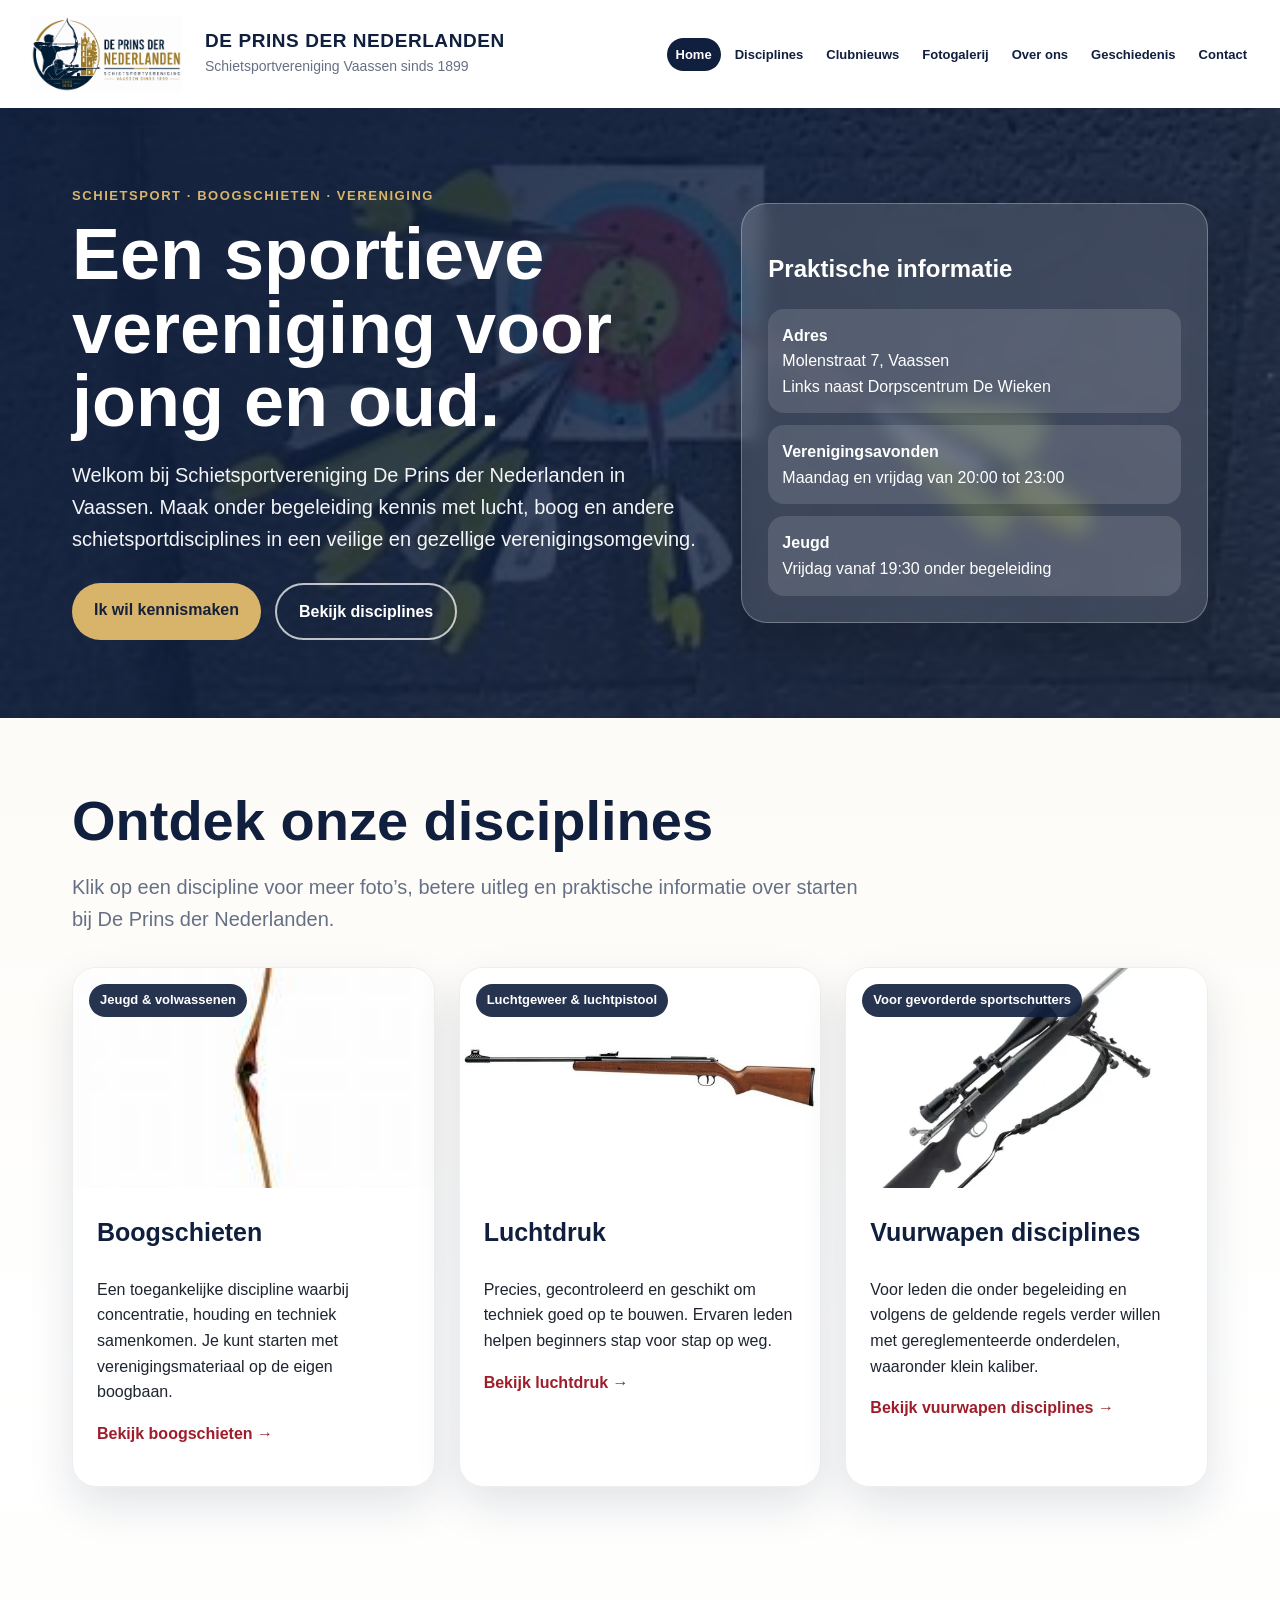
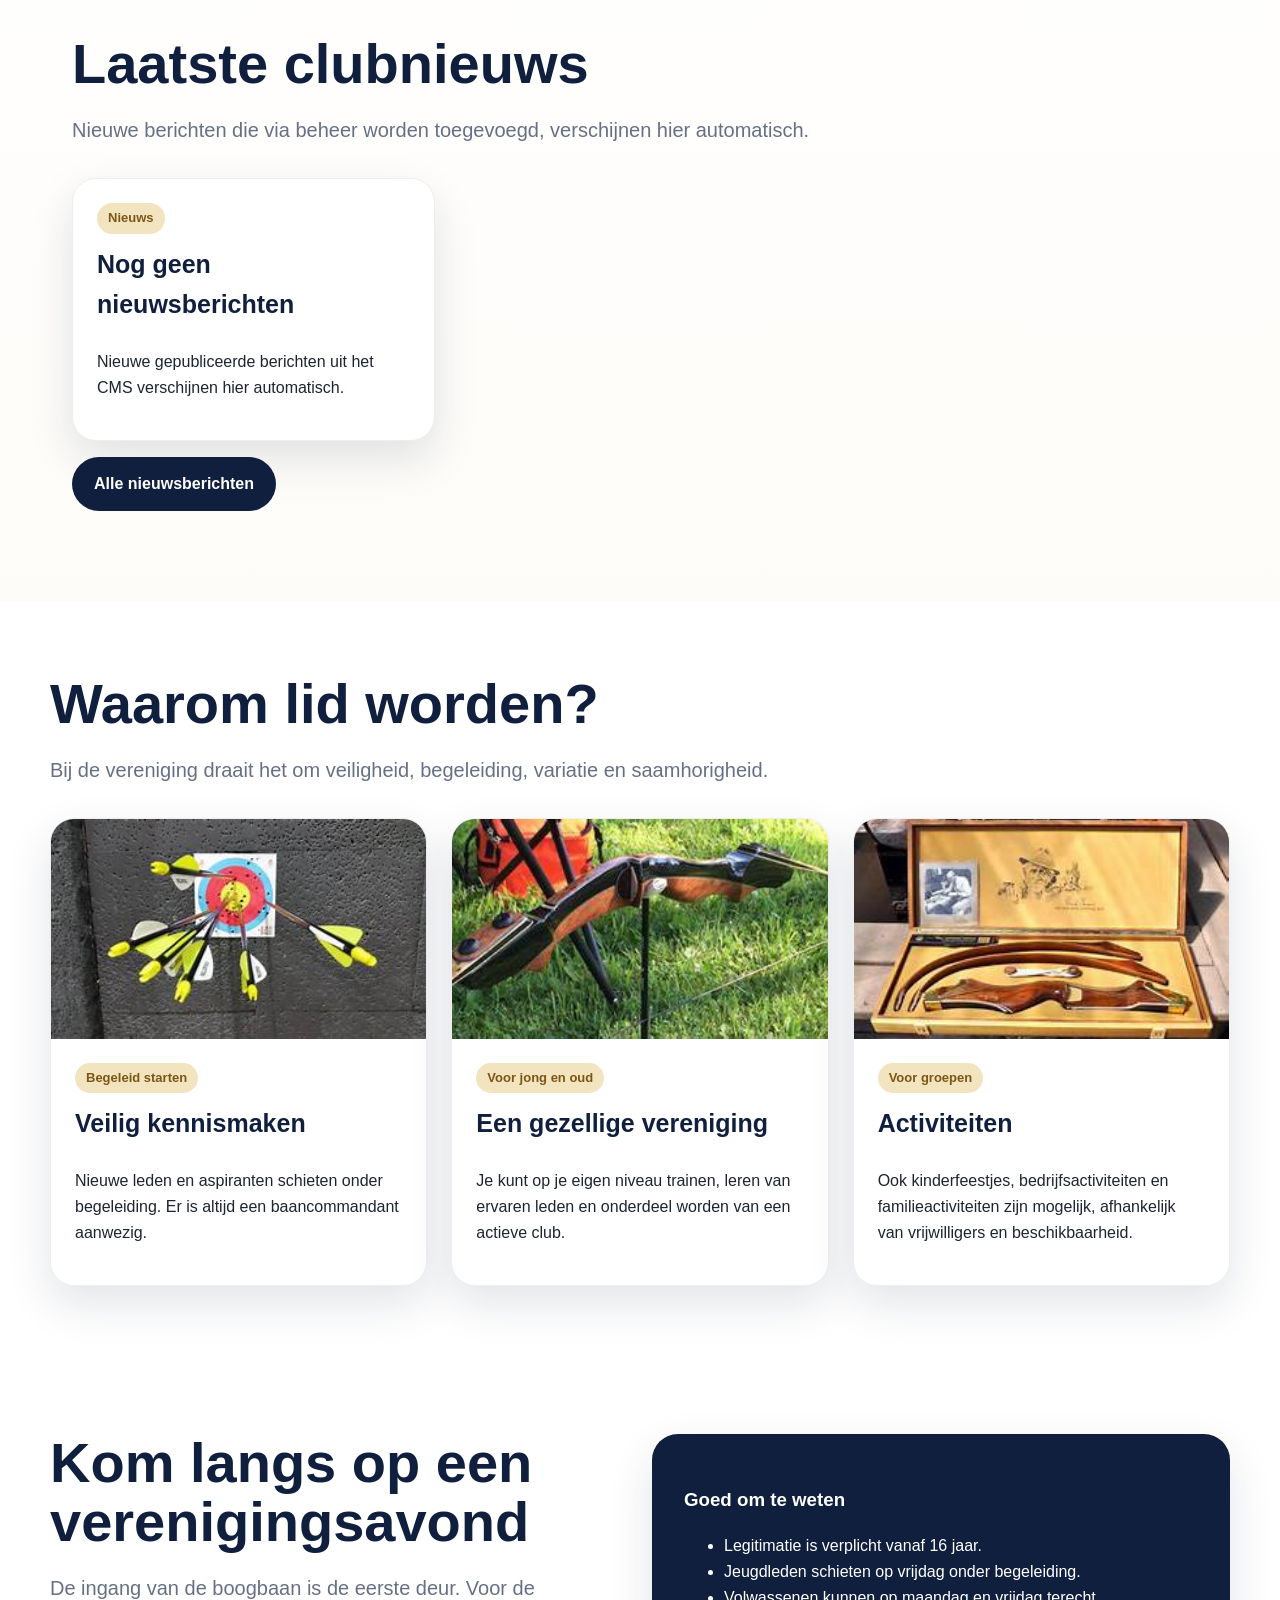
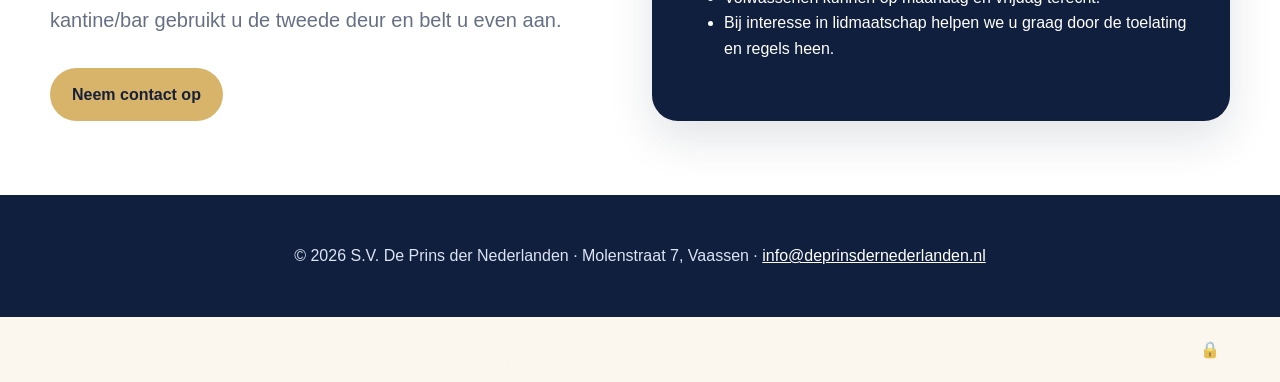
==== commit 298c38d7: "v4 layout v5" ====
--- a/index.html
+++ b/index.html
@@ -1,62 +1,3 @@
-<!doctype html>
-<html lang="nl">
-<head>
-  <meta charset="utf-8">
-  <meta name="viewport" content="width=device-width,initial-scale=1">
-  <title>De Prins der Nederlanden</title>
-  <meta name="description" content="Schietsportvereniging De Prins der Nederlanden">
-  <link rel="stylesheet" href="style.css">
-</head>
-<body>
-  <header class="site-header">
-    <div class="topbar">
-      <a class="brand" href="index.html" aria-label="Home">
-        <img src="logo-modern-cropped.png" alt="De Prins der Nederlanden" onerror="this.style.display='none'">
-        <span id="siteName">De Prins der Nederlanden</span>
-      </a>
-      <button id="menuToggle" class="menu-toggle" aria-label="Menu">☰</button>
-      <nav id="mainMenu" class="main-menu"></nav>
-    </div>
-  </header>
-
-  <main>
-    <section class="hero">
-      <div class="hero-content">
-        <p class="eyebrow">Welkom bij</p>
-        <h1 id="heroTitle">De Prins der Nederlanden</h1>
-        <p id="heroText">Een moderne verenigingswebsite gekoppeld aan het nieuwe CMS.</p>
-        <div class="hero-actions">
-          <a class="btn" href="clubnieuws.html">Clubnieuws</a>
-          <a class="btn secondary" href="page.html?slug=contact">Contact</a>
-        </div>
-      </div>
-    </section>
-
-    <section class="section">
-      <div class="section-head">
-        <h2>Laatste clubnieuws</h2>
-        <a href="clubnieuws.html">Alle berichten</a>
-      </div>
-      <div id="latestNews" class="cards"><p class="muted">Laden...</p></div>
-    </section>
-
-    <section class="section two-col">
-      <div class="panel">
-        <h2>Over de vereniging</h2>
-        <div id="homePageContent"><p class="muted">Homepage-tekst laden...</p></div>
-      </div>
-      <div class="panel dark">
-        <h2>Contact</h2>
-        <p id="contactBlock">Contactgegevens worden geladen...</p>
-      </div>
-    </section>
-  </main>
-
-  <footer>
-    <div><strong id="footerName">De Prins der Nederlanden</strong></div>
-    <div id="footerContact"></div>
-  </footer>
-
-  <script src="app.js"></script>
-</body>
-</html>
+<!DOCTYPE html>
+<html lang="nl"><head><meta charset="UTF-8"><meta name="viewport" content="width=device-width, initial-scale=1.0"><title>Home | S.V. De Prins der Nederlanden</title><link rel="stylesheet" href="style.css"><link rel="icon" href="favicon.svg"></head>
+<body><header class="header"><div class="header-inner"><a href="index.html" class="brand"><img class="brand-logo" src="logo-modern-cropped.png" alt="Logo De Prins der Nederlanden"><div><strong>De Prins der Nederlanden</strong><span>Schietsportvereniging Vaassen sinds 1899</span></div></a><button class="menu-btn" aria-label="Menu openen">Menu</button><nav class="nav"><a href="index.html" class="active">Home</a><a href="disciplines.html" class="">Disciplines</a><a href="clubnieuws.html" class="">Clubnieuws</a><a href="fotogalerij.html" class="">Fotogalerij</a><a href="over-ons.html" class="">Over ons</a><a href="geschiedenis.html" class="">Geschiedenis</a><a href="contact.html" class="">Contact</a></nav></div></header><section class="hero classic-home-hero"><div class="hero-inner"><div><div class="eyebrow">Schietsport · boogschieten · vereniging</div><h1>Een sportieve vereniging voor jong en oud.</h1><p>Welkom bij Schietsportvereniging De Prins der Nederlanden in Vaassen. Maak onder begeleiding kennis met lucht, boog en andere schietsportdisciplines in een veilige en gezellige verenigingsomgeving.</p><div class="buttons"><a class="btn primary" href="contact.html">Ik wil kennismaken</a><a class="btn secondary" href="disciplines.html">Bekijk disciplines</a></div></div><aside class="hero-card"><h2>Praktische informatie</h2><div class="quick"><div><strong>Adres</strong><br>Molenstraat 7, Vaassen<br><span>Links naast Dorpscentrum De Wieken</span></div><div><strong>Verenigingsavonden</strong><br>Maandag en vrijdag van 20:00 tot 23:00</div><div><strong>Jeugd</strong><br>Vrijdag vanaf 19:30 onder begeleiding</div></div></aside></div></section><section class="section"><div class="section-title"><h2>Ontdek onze disciplines</h2><p class="lead">Klik op een discipline voor meer foto’s, betere uitleg en praktische informatie over starten bij De Prins der Nederlanden.</p></div><div class="grid three"><a class="card discipline-card" href="boogschieten.html"><span class="tag">Jeugd & volwassenen</span><img src="boog-hout.jpg" alt="Boogschieten"><div class="card-content"><h3>Boogschieten</h3><p>Een toegankelijke discipline waarbij concentratie, houding en techniek samenkomen. Je kunt starten met verenigingsmateriaal op de eigen boogbaan.</p><p class="arrow">Bekijk boogschieten →</p></div></a><a class="card discipline-card" href="luchtdruk.html"><span class="tag">Luchtgeweer & luchtpistool</span><img src="luchtdruk-luchtbuks-klassiek.jpg" alt="Luchtdruk schieten"><div class="card-content"><h3>Luchtdruk</h3><p>Precies, gecontroleerd en geschikt om techniek goed op te bouwen. Ervaren leden helpen beginners stap voor stap op weg.</p><p class="arrow">Bekijk luchtdruk →</p></div></a><a class="card discipline-card" href="vuurwapen-disciplines.html"><span class="tag">Voor gevorderde sportschutters</span><img src="vuurwapen-geweer-kijker.webp" alt="Vuurwapen disciplines"><div class="card-content"><h3>Vuurwapen disciplines</h3><p>Voor leden die onder begeleiding en volgens de geldende regels verder willen met gereglementeerde onderdelen, waaronder klein kaliber.</p><p class="arrow">Bekijk vuurwapen disciplines →</p></div></a></div></section><section class="section"><div class="section-title"><h2>Laatste clubnieuws</h2><p class="lead">Nieuwe berichten die via beheer worden toegevoegd, verschijnen hier automatisch.</p></div><div id="home-news-list" class="grid three"><article class="card"><div class="card-content"><span class="badge">Laden</span><h3>Nieuws wordt geladen</h3></div></article></div><p><a class="btn dark" href="clubnieuws.html">Alle nieuwsberichten</a></p></section><section class="section alt"><div class="wrap"><div class="section-title"><h2>Waarom lid worden?</h2><p class="lead">Bij de vereniging draait het om veiligheid, begeleiding, variatie en saamhorigheid.</p></div><div class="grid three"><article class="card"><img src="doel-boog.jpg" alt="Pijlen in boogschietdoel"><div class="card-content"><span class="badge">Begeleid starten</span><h3>Veilig kennismaken</h3><p>Nieuwe leden en aspiranten schieten onder begeleiding. Er is altijd een baancommandant aanwezig.</p></div></article><article class="card"><img src="boog-veld.jpg" alt="Boogschieten buiten"><div class="card-content"><span class="badge">Voor jong en oud</span><h3>Een gezellige vereniging</h3><p>Je kunt op je eigen niveau trainen, leren van ervaren leden en onderdeel worden van een actieve club.</p></div></article><article class="card"><img src="historische-boog.jpg" alt="Historische boog"><div class="card-content"><span class="badge">Voor groepen</span><h3>Activiteiten</h3><p>Ook kinderfeestjes, bedrijfsactiviteiten en familieactiviteiten zijn mogelijk, afhankelijk van vrijwilligers en beschikbaarheid.</p></div></article></div></div></section><section class="section alt"><div class="wrap contact-panel"><div><div class="section-title"><h2>Kom langs op een verenigingsavond</h2><p class="lead">De ingang van de boogbaan is de eerste deur. Voor de kantine/bar gebruikt u de tweede deur en belt u even aan.</p></div><a class="btn primary" href="contact.html">Neem contact op</a></div><div class="info-box"><h3>Goed om te weten</h3><ul><li>Legitimatie is verplicht vanaf 16 jaar.</li><li>Jeugdleden schieten op vrijdag onder begeleiding.</li><li>Volwassenen kunnen op maandag en vrijdag terecht.</li><li>Bij interesse in lidmaatschap helpen we u graag door de toelating en regels heen.</li></ul></div></div></section><footer class="footer"><p>© 2026 S.V. De Prins der Nederlanden · Molenstraat 7, Vaassen · <a href="mailto:info@deprinsdernederlanden.nl">info@deprinsdernederlanden.nl</a></p></footer><script src="script.js"></script><footer><div style="max-width:1200px;margin:0 auto;padding:20px;text-align:right"><a href="beheer.html" style="text-decoration:none;opacity:.7">🔒</a></div></footer></body></html>
--- a/style.css
+++ b/style.css
@@ -1 +1,203 @@
-:root{--navy:#08294c;--navy2:#0d3a66;--gold:#ddb13d;--bg:#f3f6fb;--text:#07152e;--line:#d9e3f0}*{box-sizing:border-box}body{margin:0;font-family:Arial,Helvetica,sans-serif;background:var(--bg);color:var(--text);line-height:1.55}.site-header{background:#fff;border-bottom:1px solid var(--line);position:sticky;top:0;z-index:10}.topbar{max-width:1180px;margin:0 auto;padding:14px 20px;display:flex;align-items:center;gap:24px}.brand{display:flex;align-items:center;gap:12px;text-decoration:none;color:var(--navy);font-weight:800}.brand img{height:48px;width:auto}.main-menu{margin-left:auto;display:flex;gap:8px;align-items:center}.main-menu a{color:var(--navy);text-decoration:none;font-weight:700;padding:10px 12px;border-radius:10px}.main-menu a:hover{background:#eef4fb}.menu-toggle{display:none;margin-left:auto;background:var(--gold);border:0;border-radius:10px;padding:10px 14px;font-size:20px}.hero{background:linear-gradient(120deg,rgba(8,41,76,.96),rgba(13,58,102,.88)),url('logo-modern-cropped.png');background-size:cover;background-position:center;min-height:420px;color:#fff;display:grid;place-items:center;text-align:center;padding:70px 20px}.hero-content{max-width:850px}.eyebrow{text-transform:uppercase;letter-spacing:.14em;color:var(--gold);font-weight:800}.hero h1{font-size:clamp(36px,7vw,72px);line-height:1;margin:10px 0}.hero p{font-size:20px}.btn{display:inline-block;background:var(--gold);color:#07152e;text-decoration:none;font-weight:800;padding:14px 22px;border-radius:12px;margin:6px}.btn.secondary{background:#fff}.section{max-width:1180px;margin:0 auto;padding:54px 20px}.section-head{display:flex;align-items:center;justify-content:space-between;gap:20px;margin-bottom:18px}.section h1,.section h2{color:var(--navy);margin-top:0}.cards{display:grid;grid-template-columns:repeat(auto-fit,minmax(250px,1fr));gap:18px}.card,.content-card,.panel{background:#fff;border:1px solid var(--line);border-radius:18px;padding:22px;box-shadow:0 10px 30px #08294c0d}.card img{width:100%;height:180px;object-fit:cover;border-radius:14px;margin-bottom:12px}.card h3{margin:0 0 8px;color:var(--navy)}.card a{color:var(--navy);font-weight:800}.muted{color:#66728a}.two-col{display:grid;grid-template-columns:2fr 1fr;gap:20px}.panel.dark{background:var(--navy);color:#fff}.panel.dark h2{color:#fff}.content-card{max-width:900px;margin:0 auto}.content-card img,.content-card figure img{max-width:100%;height:auto;border-radius:12px}.gallery{display:grid;grid-template-columns:repeat(auto-fill,minmax(190px,1fr));gap:16px}.gallery img{width:100%;height:170px;object-fit:cover;border-radius:14px;background:#e6eef8}footer{background:var(--navy);color:#fff;padding:34px 20px;text-align:center;margin-top:30px}footer div{margin-top:6px;color:#d9e6f8}@media(max-width:760px){.topbar{flex-wrap:wrap}.menu-toggle{display:block}.main-menu{display:none;width:100%;flex-direction:column;align-items:stretch}.main-menu.open{display:flex}.main-menu a{background:#f3f6fb}.two-col{grid-template-columns:1fr}.brand img{height:42px}}
+:root{--blue:#101f3d;--blue2:#172a51;--red:#9f1d2b;--gold:#d7b46a;--cream:#fbf7ee;--text:#1e2430;--muted:#667085;--card:#fff;--shadow:0 18px 45px rgba(16,31,61,.12)}*{box-sizing:border-box}body{margin:0;font-family:Arial,Helvetica,sans-serif;color:var(--text);background:linear-gradient(180deg,#fbf7ee 0,#fff 38%,#fbf7ee 100%);line-height:1.6}a{color:inherit}img{max-width:100%;display:block}.header{background:rgba(255,255,255,.96);position:sticky;top:0;z-index:50;box-shadow:0 4px 18px rgba(0,0,0,.08);backdrop-filter:blur(8px)}.header-inner{max-width:1180px;margin:auto;padding:14px 22px;display:flex;align-items:center;justify-content:space-between;gap:24px}.brand{display:flex;align-items:center;gap:13px;text-decoration:none}.logo-mark{width:54px;height:54px;border-radius:50%;background:linear-gradient(135deg,var(--blue),#203d71);display:grid;place-items:center;color:var(--gold);font-weight:800;border:3px solid var(--gold)}.brand strong{display:block;text-transform:uppercase;letter-spacing:.03em;color:var(--blue)}.brand span{font-size:13px;color:var(--muted)}.nav{display:flex;gap:8px;flex-wrap:wrap}.nav a{text-decoration:none;padding:9px 13px;border-radius:999px;color:var(--blue);font-weight:700;font-size:14px}.nav a:hover,.nav .active{background:var(--blue);color:#fff}.menu-btn{display:none;border:0;background:var(--blue);color:#fff;border-radius:10px;padding:10px 13px;font-weight:700}.hero{background:linear-gradient(120deg,rgba(16,31,61,.94),rgba(16,31,61,.72)),url('doel-boog.jpg') center/cover;min-height:610px;color:#fff;display:flex;align-items:center}.hero-inner{max-width:1180px;margin:auto;padding:70px 22px;display:grid;grid-template-columns:1.15fr .85fr;gap:38px;align-items:center}.eyebrow{color:var(--gold);font-weight:800;text-transform:uppercase;letter-spacing:.12em;font-size:13px}.hero h1{font-size:clamp(38px,6vw,72px);line-height:1.02;margin:12px 0 20px}.hero p{font-size:20px;max-width:720px;color:#f3f4f6}.buttons{display:flex;gap:14px;flex-wrap:wrap;margin-top:28px}.btn{display:inline-block;text-decoration:none;border-radius:999px;padding:14px 22px;font-weight:800}.btn.primary{background:var(--gold);color:#16203a}.btn.secondary{border:2px solid rgba(255,255,255,.7);color:#fff}.btn.dark{background:var(--blue);color:#fff}.hero-card,.panel{background:rgba(255,255,255,.12);backdrop-filter:blur(8px);border:1px solid rgba(255,255,255,.25);border-radius:26px;padding:26px;box-shadow:var(--shadow)}.quick{display:grid;gap:12px}.quick div{background:rgba(255,255,255,.12);border-radius:16px;padding:14px}.section{max-width:1180px;margin:auto;padding:74px 22px}.section.compact{padding-top:38px}.section.alt{max-width:none;background:#fff}.section.alt>.wrap{max-width:1180px;margin:auto}.section-title{max-width:810px;margin-bottom:32px}.section-title h1,.section-title h2{font-size:clamp(34px,4.8vw,56px);line-height:1.05;margin:0 0 12px;color:var(--blue)}.lead{font-size:20px;color:var(--muted)}.grid{display:grid;gap:24px}.grid.three{grid-template-columns:repeat(3,1fr)}.grid.two{grid-template-columns:repeat(2,1fr)}.card{background:var(--card);border-radius:24px;overflow:hidden;box-shadow:var(--shadow);border:1px solid #eee}.card-content{padding:24px}.card h3{margin-top:0;color:var(--blue);font-size:25px}.card img{width:100%;height:220px;object-fit:cover}.discipline-card{position:relative;text-decoration:none;color:var(--text);transition:.2s transform,.2s box-shadow}.discipline-card:hover{transform:translateY(-5px);box-shadow:0 24px 55px rgba(16,31,61,.18)}.discipline-card .tag{position:absolute;top:16px;left:16px;background:rgba(16,31,61,.9);color:#fff;border-radius:999px;padding:6px 11px;font-weight:800;font-size:13px}.discipline-card .arrow{font-weight:800;color:var(--red)}.page-hero{background:linear-gradient(120deg,rgba(16,31,61,.95),rgba(16,31,61,.65));color:#fff}.page-hero .section-title h1{color:#fff}.page-hero .lead{color:#edf1f8}.gallery{display:grid;grid-template-columns:2fr 1fr 1fr;gap:16px;margin-top:28px}.gallery img{height:210px;width:100%;object-fit:cover;border-radius:22px;box-shadow:var(--shadow)}.gallery img:first-child{height:436px;grid-row:span 2}.feature-list{display:grid;gap:14px}.feature-list div{background:#fff;border:1px solid #ececec;border-radius:18px;padding:18px;box-shadow:0 8px 22px rgba(16,31,61,.06)}.feature-list strong{display:block;color:var(--blue);font-size:18px}.badge{display:inline-block;background:#f3e4c0;color:#7c5615;border-radius:999px;padding:5px 11px;font-weight:800;font-size:13px;margin-bottom:10px}.timeline{border-left:4px solid var(--gold);padding-left:24px}.timeline p{margin:0 0 20px}.info-box{background:var(--blue);color:#fff;border-radius:26px;padding:32px;box-shadow:var(--shadow)}.info-box h3{color:#fff}.info-box a{color:#fff}.contact-panel{display:grid;grid-template-columns:1fr 1fr;gap:24px;align-items:stretch}.footer{background:var(--blue);color:#dce4f4;padding:32px 22px;text-align:center}.footer a{color:#fff}.small{font-size:14px;color:var(--muted)}ul.clean{padding-left:20px}.notice{background:#fff8e6;border-left:5px solid var(--gold);border-radius:18px;padding:20px}form{display:grid;gap:12px}input,textarea{width:100%;border:1px solid #d0d5dd;border-radius:14px;padding:13px;font:inherit}textarea{min-height:140px}.submit-note{font-size:14px;color:var(--muted)}@media(max-width:850px){.menu-btn{display:block}.nav{display:none;position:absolute;left:18px;right:18px;top:82px;background:#fff;padding:12px;border-radius:18px;box-shadow:var(--shadow)}.nav.open{display:grid}.hero-inner,.grid.three,.grid.two,.contact-panel,.gallery{grid-template-columns:1fr}.hero{min-height:auto}.hero-card{order:-1}.card img{height:190px}.gallery img,.gallery img:first-child{height:220px;grid-row:auto}}
+
+/* Website v5 updates */
+.brand-logo{width:128px;height:58px;object-fit:contain;border-radius:0;display:block}.brand{min-width:260px}.home-hero{background:linear-gradient(120deg,rgba(16,31,61,.92),rgba(16,31,61,.70)),url('logo-modern.png') center/cover}.logo-card{text-align:center;background:rgba(255,255,255,.92);color:var(--blue)}.logo-card img{width:100%;max-width:410px;margin:0 auto 16px}.light-panel{background:#fff;color:var(--text);border:1px solid #eee}.light-panel h2{color:var(--blue);margin-top:0}.gallery-wide{grid-template-columns:repeat(3,1fr)}.gallery-wide img:first-child{grid-row:auto;height:240px}.gallery-wide img{height:240px;object-fit:contain;background:#fff;padding:12px}.gallery-grid{display:grid;grid-template-columns:repeat(3,1fr);gap:18px}.gallery-grid a{display:block;background:#fff;border-radius:22px;box-shadow:var(--shadow);overflow:hidden;border:1px solid #eee}.gallery-grid img{width:100%;height:240px;object-fit:contain;padding:12px;background:#fff}.gallery-note{margin-top:28px}.news-card{min-height:230px}.nav a{font-size:13px;padding:8px 10px}.header-inner{max-width:1280px}.card img{background:#fff}
+@media(max-width:1000px){.brand-logo{width:96px;height:46px}.brand{min-width:auto}.header-inner{gap:12px}.nav a{font-size:12px;padding:8px 8px}}
+@media(max-width:850px){.brand-logo{width:86px;height:42px}.gallery-grid,.gallery-wide{grid-template-columns:1fr}.gallery-grid img,.gallery-wide img,.gallery-wide img:first-child{height:220px}.home-hero{background:linear-gradient(120deg,rgba(16,31,61,.94),rgba(16,31,61,.78)),url('logo-modern.png') center/contain no-repeat}}
+
+
+/* Website v6: klassieke homepage hero teruggezet */
+.classic-home-hero{background:linear-gradient(120deg,rgba(16,31,61,.94),rgba(16,31,61,.72)),url('doel-boog.jpg') center/cover;min-height:610px;color:#fff;display:flex;align-items:center}
+.classic-home-hero .hero-card{background:rgba(255,255,255,.14);backdrop-filter:blur(9px);border:1px solid rgba(255,255,255,.28);border-radius:26px;padding:26px;box-shadow:0 18px 45px rgba(0,0,0,.18)}
+.classic-home-hero .quick div{background:rgba(255,255,255,.13);border-radius:16px;padding:14px;color:#fff}
+.classic-home-hero .btn.secondary{border:2px solid rgba(255,255,255,.72);color:#fff;background:transparent}
+@media(max-width:850px){.classic-home-hero{min-height:auto;background:linear-gradient(120deg,rgba(16,31,61,.95),rgba(16,31,61,.78)),url('doel-boog.jpg') center/cover}.classic-home-hero .hero-card{order:0}}
+
+
+/* Website v7: header/navigatie hersteld */
+.header{background:rgba(255,255,255,.98);box-shadow:0 4px 18px rgba(0,0,0,.06)}
+.header-inner{max-width:1380px;margin:auto;padding:16px 52px;display:flex;align-items:center;justify-content:space-between;gap:28px}
+.brand{display:flex;align-items:center;gap:18px;text-decoration:none;min-width:430px}
+.brand-logo{width:150px;height:68px;object-fit:contain;border-radius:0;display:block}
+.brand strong{font-size:19px;line-height:1.1;display:block;text-transform:uppercase;letter-spacing:.03em;color:var(--blue)}
+.brand span{font-size:14px;color:var(--muted)}
+.nav{display:flex;align-items:center;gap:12px;flex-wrap:nowrap}
+.nav a{text-decoration:none;padding:10px 15px;border-radius:999px;color:var(--blue);font-weight:800;font-size:14px;line-height:1}
+.nav a:hover,.nav .active{background:var(--blue);color:#fff}
+@media(max-width:1180px){.header-inner{padding:14px 24px;gap:16px}.brand{min-width:330px}.brand-logo{width:118px;height:56px}.nav{gap:6px}.nav a{font-size:13px;padding:9px 10px}}
+@media(max-width:850px){.brand{min-width:auto}.brand-logo{width:106px;height:52px}.nav{display:none;position:absolute;left:18px;right:18px;top:86px;background:#fff;padding:12px;border-radius:18px;box-shadow:var(--shadow);gap:4px}.nav.open{display:grid}.nav a{font-size:14px;padding:12px 14px}.header-inner{padding:12px 18px}}
+
+
+/* V8: vaste header op alle pagina's */
+.header-inner{max-width:1380px;margin:auto;padding:16px 52px;display:flex;align-items:center;justify-content:space-between;gap:28px}
+.brand{display:flex;align-items:center;gap:18px;text-decoration:none;min-width:430px}
+.brand-logo{width:165px;height:74px;object-fit:contain;border-radius:0;display:block;background:#fff}
+.brand strong{font-size:19px}
+.nav{display:flex;gap:10px;flex-wrap:wrap;align-items:center}
+.nav a{text-decoration:none;padding:10px 15px;border-radius:999px;color:var(--blue);font-weight:800;font-size:14px;line-height:1}
+.nav a:hover,.nav .active{background:var(--blue);color:#fff}
+@media(max-width:1180px){.header-inner{padding:14px 24px;gap:16px}.brand{min-width:330px}.brand-logo{width:135px;height:64px}.nav{gap:6px}.nav a{font-size:13px;padding:9px 10px}}
+@media(max-width:850px){.brand{min-width:auto}.brand-logo{width:112px;height:54px}.nav{display:none;position:absolute;left:18px;right:18px;top:92px;background:#fff;padding:12px;border-radius:18px;box-shadow:var(--shadow);gap:4px}.nav.open{display:grid}.nav a{font-size:14px;padding:12px 14px}.header-inner{padding:12px 18px}}
+
+/* V9: header definitief uitgelijnd + groter, strakker logo */
+.header{background:rgba(255,255,255,.98);box-shadow:0 4px 18px rgba(0,0,0,.06)}
+.header-inner{
+  max-width:1560px;
+  margin:auto;
+  padding:18px 42px;
+  display:flex;
+  align-items:center;
+  justify-content:space-between;
+  gap:30px;
+}
+.brand{
+  display:flex;
+  align-items:center;
+  gap:20px;
+  text-decoration:none;
+  min-width:500px;
+  flex:0 0 auto;
+}
+.brand-logo{
+  width:205px;
+  height:92px;
+  object-fit:contain;
+  border-radius:0;
+  display:block;
+  background:transparent;
+}
+.brand strong{font-size:19px;line-height:1.1;display:block;text-transform:uppercase;letter-spacing:.03em;color:var(--blue)}
+.brand span{font-size:14px;color:var(--muted);display:block;margin-top:3px}
+.nav{
+  display:flex;
+  align-items:center;
+  justify-content:flex-end;
+  gap:10px;
+  flex-wrap:nowrap;
+  white-space:nowrap;
+  min-width:0;
+}
+.nav a{
+  display:inline-flex;
+  align-items:center;
+  justify-content:center;
+  text-decoration:none;
+  padding:12px 15px;
+  border-radius:999px;
+  color:var(--blue);
+  font-weight:800;
+  font-size:14px;
+  line-height:1;
+}
+.nav a:hover,.nav .active{background:var(--blue);color:#fff}
+@media(max-width:1320px){
+  .header-inner{padding:16px 24px;gap:18px}
+  .brand{min-width:410px;gap:16px}
+  .brand-logo{width:165px;height:76px}
+  .nav{gap:5px}
+  .nav a{font-size:13px;padding:10px 9px}
+}
+@media(max-width:1050px){
+  .brand{min-width:330px}
+  .brand-logo{width:138px;height:64px}
+  .brand strong{font-size:16px}.brand span{font-size:12px}
+  .nav a{font-size:12px;padding:9px 7px}
+}
+@media(max-width:850px){
+  .brand{min-width:auto;gap:12px}
+  .brand-logo{width:125px;height:58px}
+  .nav{display:none;position:absolute;left:18px;right:18px;top:94px;background:#fff;padding:12px;border-radius:18px;box-shadow:var(--shadow);gap:4px;white-space:normal}
+  .nav.open{display:grid}
+  .nav a{font-size:14px;padding:12px 14px;justify-content:flex-start}
+  .header-inner{padding:12px 18px}
+}
+
+/* V12: mobiele header gefixt - geen horizontale overflow */
+html, body{max-width:100%;overflow-x:hidden}
+.header{width:100%}
+@media(max-width:850px){
+  .header-inner{
+    width:100%;
+    max-width:100%;
+    padding:10px 12px;
+    gap:8px;
+    justify-content:space-between;
+    overflow:hidden;
+  }
+  .brand{
+    min-width:0;
+    flex:1 1 auto;
+    gap:8px;
+    max-width:calc(100% - 74px);
+  }
+  .brand-logo{
+    width:96px;
+    height:48px;
+    flex:0 0 auto;
+  }
+  .brand div{
+    min-width:0;
+    overflow:hidden;
+  }
+  .brand strong{
+    font-size:13px;
+    line-height:1.1;
+    white-space:nowrap;
+    overflow:hidden;
+    text-overflow:ellipsis;
+  }
+  .brand span{
+    font-size:11px;
+    line-height:1.15;
+    white-space:nowrap;
+    overflow:hidden;
+    text-overflow:ellipsis;
+  }
+  .menu-btn{
+    display:inline-flex;
+    align-items:center;
+    justify-content:center;
+    flex:0 0 auto;
+    min-width:58px;
+    padding:9px 10px;
+    margin:0;
+    border-radius:10px;
+    line-height:1;
+  }
+  .nav{
+    left:12px;
+    right:12px;
+    top:72px;
+    width:auto;
+    max-width:calc(100vw - 24px);
+  }
+}
+@media(max-width:420px){
+  .brand-logo{width:82px;height:42px}
+  .brand strong{font-size:12px}
+  .brand span{display:none}
+  .brand{max-width:calc(100% - 68px)}
+}
+
+
+/* Beheerfunctie en dynamische content — toegevoegd aan v12 uiterlijk */
+.admin-wrap{max-width:1050px;margin:0 auto;padding:42px 20px}
+.admin-panel{background:white;border-radius:var(--radius);box-shadow:var(--shadow);padding:24px;margin-bottom:22px}
+.admin-panel input,.admin-panel textarea,.admin-panel select{width:100%;padding:12px 14px;border:1px solid #d8e0ea;border-radius:14px;font:inherit;margin:7px 0 14px;background:#fff}
+.admin-panel textarea{min-height:140px;resize:vertical}
+.admin-panel button{border:0;background:var(--blue);color:white;border-radius:999px;padding:12px 18px;font-weight:900;cursor:pointer}
+.admin-panel button:hover{background:var(--gold);color:#14213d}
+.admin-panel .danger{background:#b91c1c;color:white}
+.admin-panel small{color:var(--muted);line-height:1.5}.admin-panel h2,.admin-panel h3{color:var(--blue)}
+.hidden{display:none!important}
+.mini-gallery{display:grid;grid-template-columns:repeat(4,1fr);gap:8px;margin-top:14px}.mini-gallery img{height:70px;border-radius:10px;object-fit:cover;width:100%}
+.gallery-item{text-decoration:none;display:block;border-radius:18px;overflow:hidden;background:white;box-shadow:var(--shadow)}.gallery-item img{width:100%;height:250px;object-fit:cover}.gallery-item span{display:block;padding:12px 14px;font-weight:800;color:var(--blue)}
+.news-card img{height:220px;object-fit:cover;width:100%}
+@media(max-width:700px){.mini-gallery{grid-template-columns:repeat(2,1fr)}}
+
+
+/* Website 2.0 uitbreidingen: agenda, downloads en GitHub-beheer */
+.grid.one{grid-template-columns:1fr}.subheading{color:var(--blue);font-size:28px;margin:0 0 16px}.download-card .download-icon{font-size:38px;line-height:1}.event-date{display:inline-block;background:var(--blue);color:#fff;border-radius:14px;padding:10px 13px;font-weight:900;margin-bottom:12px}.event-meta{color:var(--muted);font-weight:700}.admin-tabs{display:flex;flex-wrap:wrap;gap:10px;margin-bottom:22px}.admin-tabs button{background:#eef2f7!important;color:var(--blue)!important}.admin-tabs button.active{background:var(--blue)!important;color:#fff!important}.admin-section{display:none}.admin-section.active{display:block}.admin-grid{display:grid;grid-template-columns:1fr 1fr;gap:20px}.help-box{background:#f7f9fc;border:1px solid #e5e7eb;border-radius:18px;padding:16px}.item-list{display:grid;gap:10px;margin-top:14px}.item-row{background:#f8fafc;border:1px solid #e5e7eb;border-radius:14px;padding:12px}.item-row strong{color:var(--blue)}@media(max-width:850px){.admin-grid{grid-template-columns:1fr}.grid.two{grid-template-columns:1fr}}
+
+/* CMS-koppeling fase 1 */
+.nav-group{position:relative;display:inline-block}.nav-group>a{display:inline-block}.submenu{display:none;position:absolute;top:100%;left:0;min-width:210px;background:#fff;border:1px solid rgba(8,41,76,.12);border-radius:14px;box-shadow:0 18px 45px rgba(8,41,76,.16);padding:8px;z-index:30}.submenu a{display:block;white-space:nowrap;padding:10px 12px;border-radius:10px;color:#08294c}.nav-group:hover>.submenu{display:block}.cms-content{max-width:900px}.cms-content img{max-width:100%;height:auto;border-radius:16px}.cms-content figure{margin:22px 0}.cms-content figcaption{font-size:.95rem;opacity:.75;margin-top:8px}.cms-content h2{margin-top:1.8rem}.cms-content a{color:#08294c;font-weight:700}@media(max-width:900px){.submenu{position:static;display:block;background:transparent;box-shadow:none;border:0;padding:0 0 0 12px}.submenu a{color:inherit}.nav-group{display:block}}
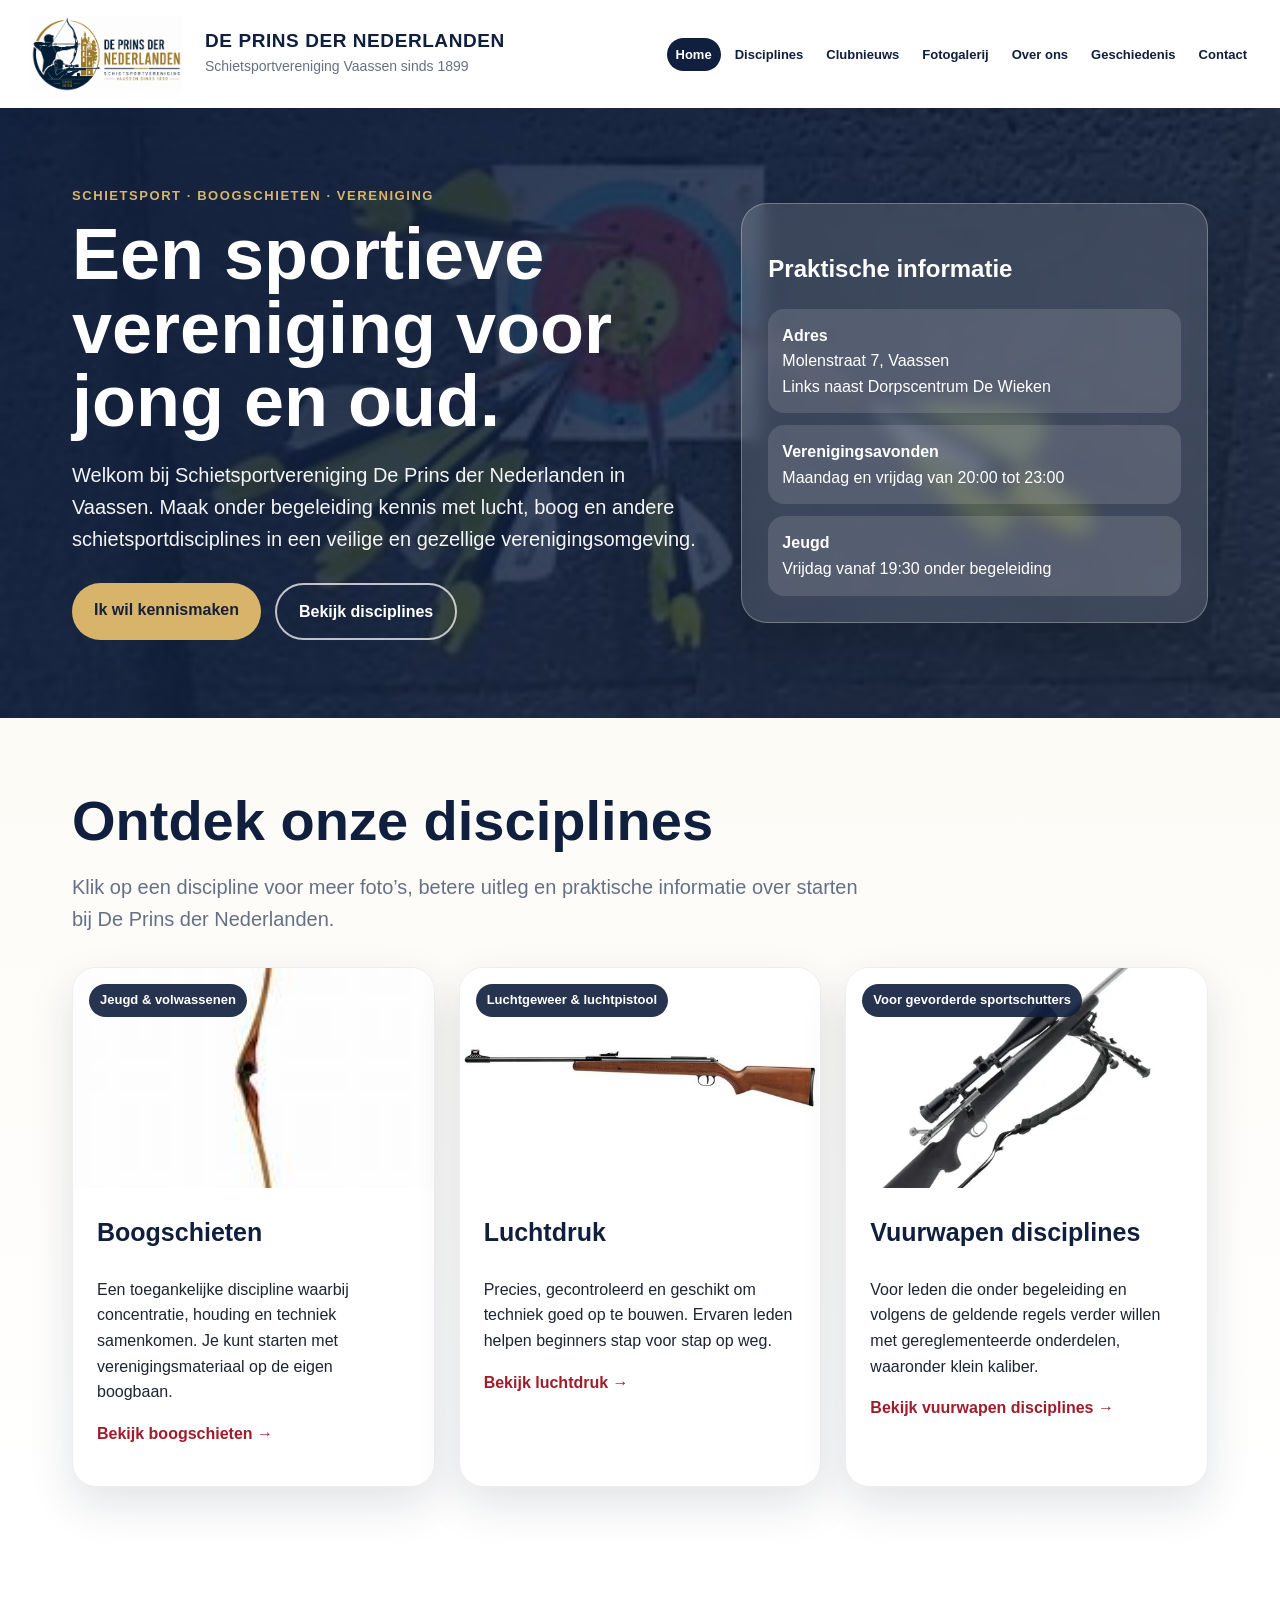
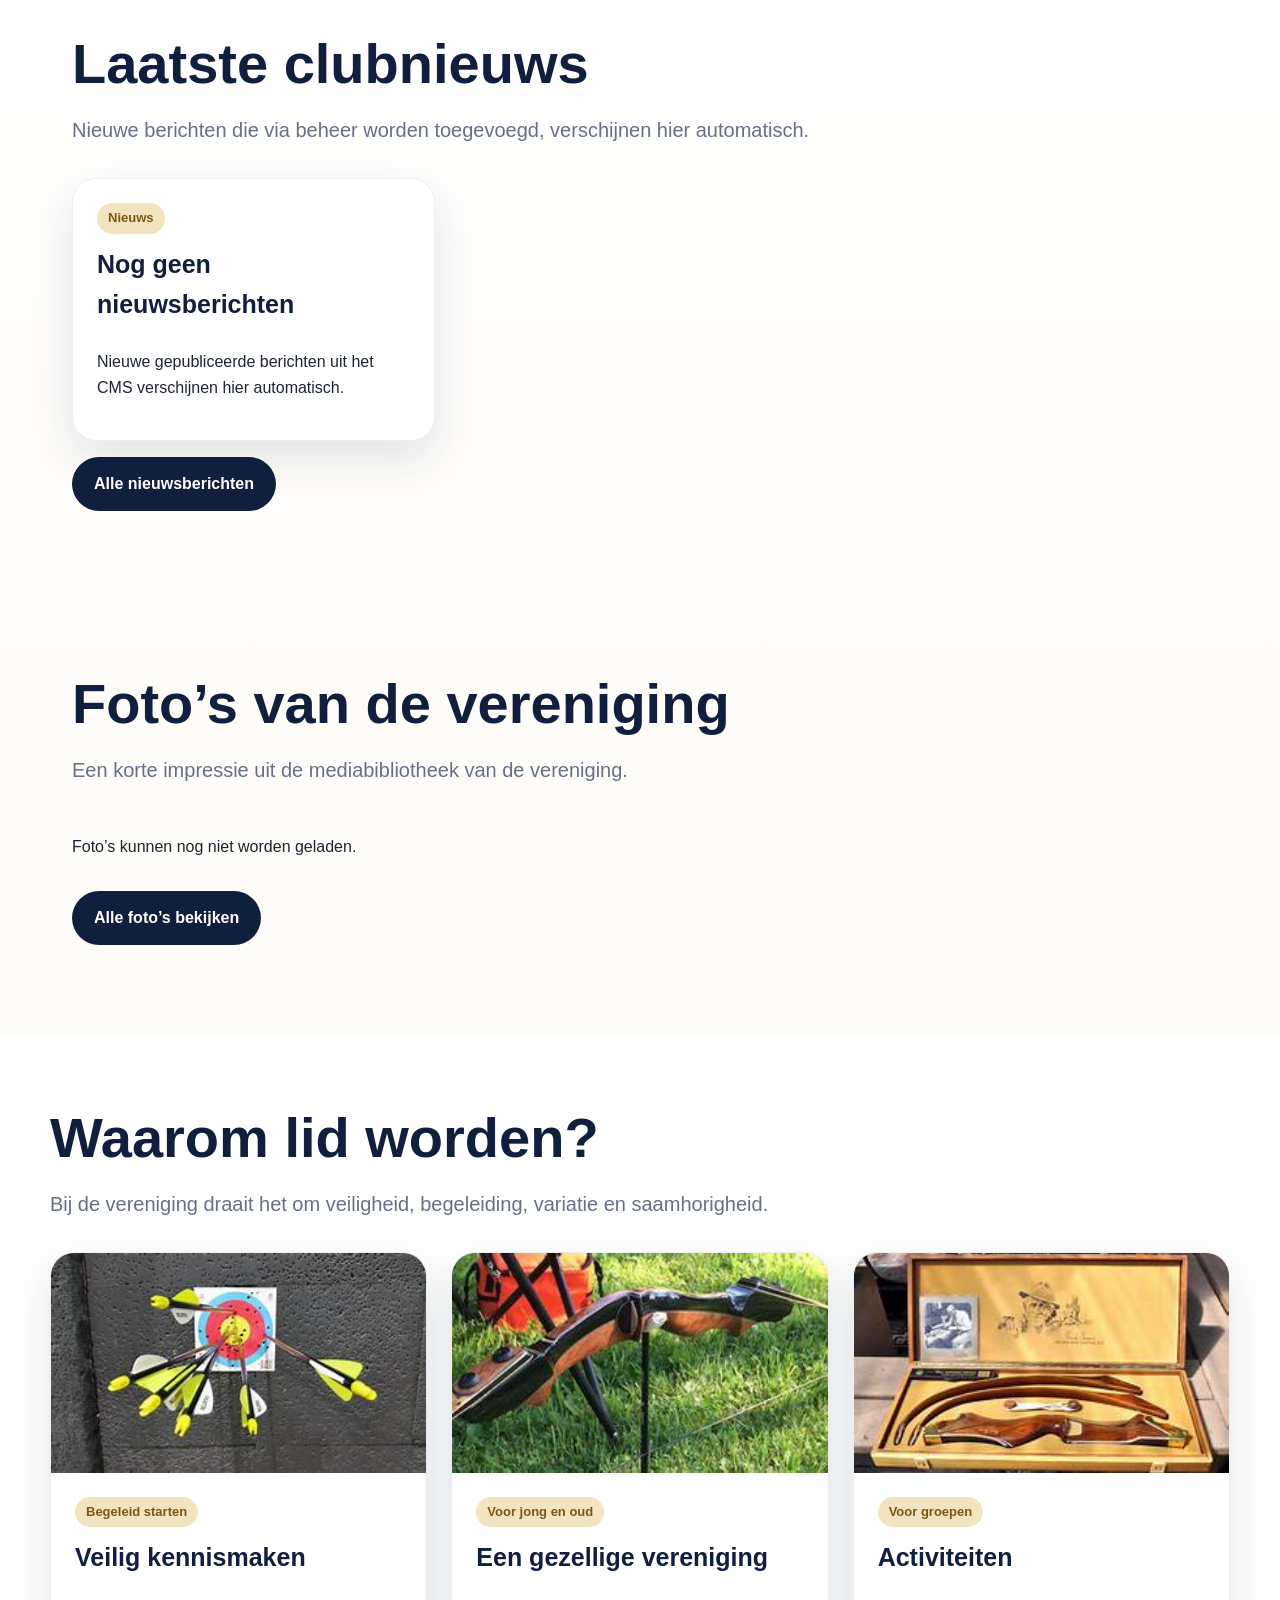
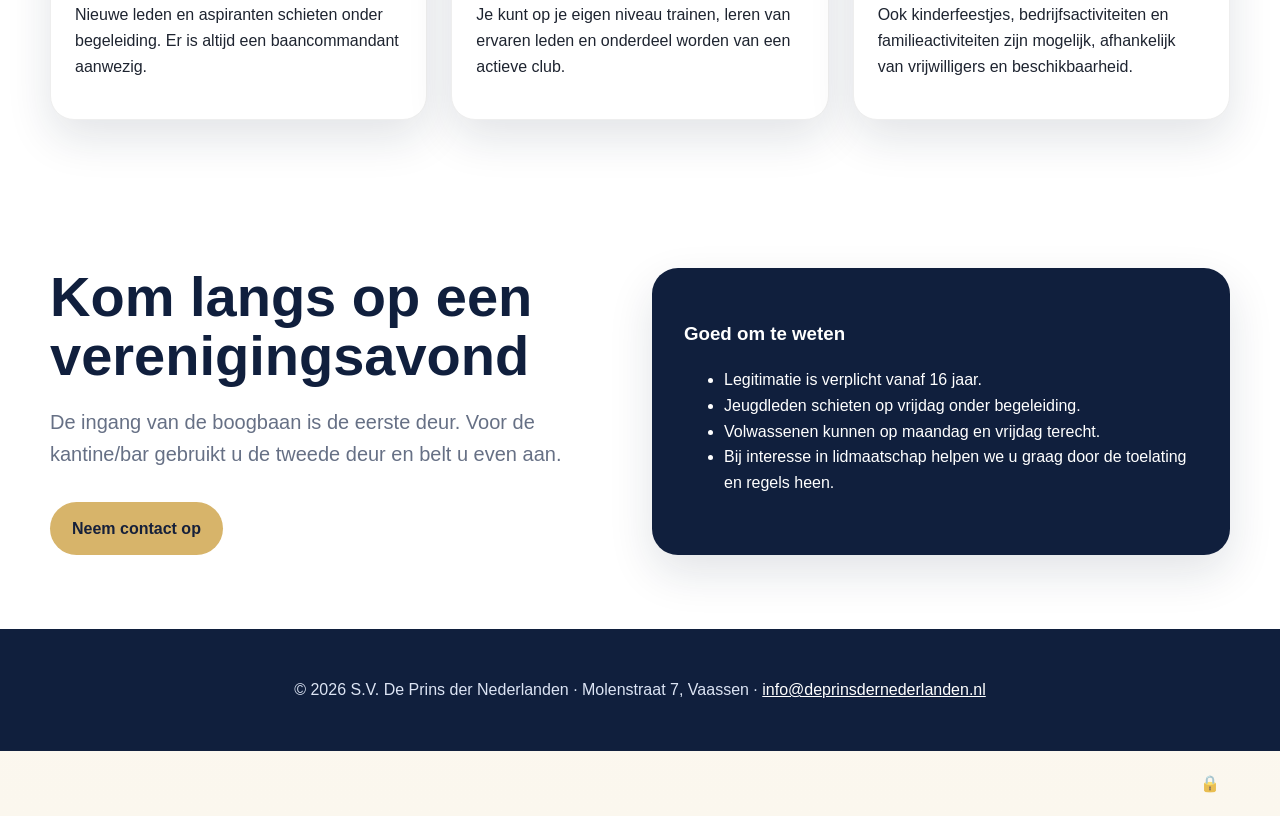
==== commit d2a89ff4: "update 7" ====
--- a/index.html
+++ b/index.html
@@ -1,3 +1,3 @@
 <!DOCTYPE html>
 <html lang="nl"><head><meta charset="UTF-8"><meta name="viewport" content="width=device-width, initial-scale=1.0"><title>Home | S.V. De Prins der Nederlanden</title><link rel="stylesheet" href="style.css"><link rel="icon" href="favicon.svg"></head>
-<body><header class="header"><div class="header-inner"><a href="index.html" class="brand"><img class="brand-logo" src="logo-modern-cropped.png" alt="Logo De Prins der Nederlanden"><div><strong>De Prins der Nederlanden</strong><span>Schietsportvereniging Vaassen sinds 1899</span></div></a><button class="menu-btn" aria-label="Menu openen">Menu</button><nav class="nav"><a href="index.html" class="active">Home</a><a href="disciplines.html" class="">Disciplines</a><a href="clubnieuws.html" class="">Clubnieuws</a><a href="fotogalerij.html" class="">Fotogalerij</a><a href="over-ons.html" class="">Over ons</a><a href="geschiedenis.html" class="">Geschiedenis</a><a href="contact.html" class="">Contact</a></nav></div></header><section class="hero classic-home-hero"><div class="hero-inner"><div><div class="eyebrow">Schietsport · boogschieten · vereniging</div><h1>Een sportieve vereniging voor jong en oud.</h1><p>Welkom bij Schietsportvereniging De Prins der Nederlanden in Vaassen. Maak onder begeleiding kennis met lucht, boog en andere schietsportdisciplines in een veilige en gezellige verenigingsomgeving.</p><div class="buttons"><a class="btn primary" href="contact.html">Ik wil kennismaken</a><a class="btn secondary" href="disciplines.html">Bekijk disciplines</a></div></div><aside class="hero-card"><h2>Praktische informatie</h2><div class="quick"><div><strong>Adres</strong><br>Molenstraat 7, Vaassen<br><span>Links naast Dorpscentrum De Wieken</span></div><div><strong>Verenigingsavonden</strong><br>Maandag en vrijdag van 20:00 tot 23:00</div><div><strong>Jeugd</strong><br>Vrijdag vanaf 19:30 onder begeleiding</div></div></aside></div></section><section class="section"><div class="section-title"><h2>Ontdek onze disciplines</h2><p class="lead">Klik op een discipline voor meer foto’s, betere uitleg en praktische informatie over starten bij De Prins der Nederlanden.</p></div><div class="grid three"><a class="card discipline-card" href="boogschieten.html"><span class="tag">Jeugd & volwassenen</span><img src="boog-hout.jpg" alt="Boogschieten"><div class="card-content"><h3>Boogschieten</h3><p>Een toegankelijke discipline waarbij concentratie, houding en techniek samenkomen. Je kunt starten met verenigingsmateriaal op de eigen boogbaan.</p><p class="arrow">Bekijk boogschieten →</p></div></a><a class="card discipline-card" href="luchtdruk.html"><span class="tag">Luchtgeweer & luchtpistool</span><img src="luchtdruk-luchtbuks-klassiek.jpg" alt="Luchtdruk schieten"><div class="card-content"><h3>Luchtdruk</h3><p>Precies, gecontroleerd en geschikt om techniek goed op te bouwen. Ervaren leden helpen beginners stap voor stap op weg.</p><p class="arrow">Bekijk luchtdruk →</p></div></a><a class="card discipline-card" href="vuurwapen-disciplines.html"><span class="tag">Voor gevorderde sportschutters</span><img src="vuurwapen-geweer-kijker.webp" alt="Vuurwapen disciplines"><div class="card-content"><h3>Vuurwapen disciplines</h3><p>Voor leden die onder begeleiding en volgens de geldende regels verder willen met gereglementeerde onderdelen, waaronder klein kaliber.</p><p class="arrow">Bekijk vuurwapen disciplines →</p></div></a></div></section><section class="section"><div class="section-title"><h2>Laatste clubnieuws</h2><p class="lead">Nieuwe berichten die via beheer worden toegevoegd, verschijnen hier automatisch.</p></div><div id="home-news-list" class="grid three"><article class="card"><div class="card-content"><span class="badge">Laden</span><h3>Nieuws wordt geladen</h3></div></article></div><p><a class="btn dark" href="clubnieuws.html">Alle nieuwsberichten</a></p></section><section class="section alt"><div class="wrap"><div class="section-title"><h2>Waarom lid worden?</h2><p class="lead">Bij de vereniging draait het om veiligheid, begeleiding, variatie en saamhorigheid.</p></div><div class="grid three"><article class="card"><img src="doel-boog.jpg" alt="Pijlen in boogschietdoel"><div class="card-content"><span class="badge">Begeleid starten</span><h3>Veilig kennismaken</h3><p>Nieuwe leden en aspiranten schieten onder begeleiding. Er is altijd een baancommandant aanwezig.</p></div></article><article class="card"><img src="boog-veld.jpg" alt="Boogschieten buiten"><div class="card-content"><span class="badge">Voor jong en oud</span><h3>Een gezellige vereniging</h3><p>Je kunt op je eigen niveau trainen, leren van ervaren leden en onderdeel worden van een actieve club.</p></div></article><article class="card"><img src="historische-boog.jpg" alt="Historische boog"><div class="card-content"><span class="badge">Voor groepen</span><h3>Activiteiten</h3><p>Ook kinderfeestjes, bedrijfsactiviteiten en familieactiviteiten zijn mogelijk, afhankelijk van vrijwilligers en beschikbaarheid.</p></div></article></div></div></section><section class="section alt"><div class="wrap contact-panel"><div><div class="section-title"><h2>Kom langs op een verenigingsavond</h2><p class="lead">De ingang van de boogbaan is de eerste deur. Voor de kantine/bar gebruikt u de tweede deur en belt u even aan.</p></div><a class="btn primary" href="contact.html">Neem contact op</a></div><div class="info-box"><h3>Goed om te weten</h3><ul><li>Legitimatie is verplicht vanaf 16 jaar.</li><li>Jeugdleden schieten op vrijdag onder begeleiding.</li><li>Volwassenen kunnen op maandag en vrijdag terecht.</li><li>Bij interesse in lidmaatschap helpen we u graag door de toelating en regels heen.</li></ul></div></div></section><footer class="footer"><p>© 2026 S.V. De Prins der Nederlanden · Molenstraat 7, Vaassen · <a href="mailto:info@deprinsdernederlanden.nl">info@deprinsdernederlanden.nl</a></p></footer><script src="script.js"></script><footer><div style="max-width:1200px;margin:0 auto;padding:20px;text-align:right"><a href="beheer.html" style="text-decoration:none;opacity:.7">🔒</a></div></footer></body></html>+<body><header class="header"><div class="header-inner"><a href="index.html" class="brand"><img class="brand-logo" src="logo-modern-cropped.png" alt="Logo De Prins der Nederlanden"><div><strong>De Prins der Nederlanden</strong><span>Schietsportvereniging Vaassen sinds 1899</span></div></a><button class="menu-btn" aria-label="Menu openen">Menu</button><nav class="nav"><a href="index.html" class="active">Home</a><a href="disciplines.html" class="">Disciplines</a><a href="clubnieuws.html" class="">Clubnieuws</a><a href="fotogalerij.html" class="">Fotogalerij</a><a href="over-ons.html" class="">Over ons</a><a href="geschiedenis.html" class="">Geschiedenis</a><a href="contact.html" class="">Contact</a></nav></div></header><section class="hero classic-home-hero"><div class="hero-inner"><div><div class="eyebrow">Schietsport · boogschieten · vereniging</div><h1>Een sportieve vereniging voor jong en oud.</h1><p>Welkom bij Schietsportvereniging De Prins der Nederlanden in Vaassen. Maak onder begeleiding kennis met lucht, boog en andere schietsportdisciplines in een veilige en gezellige verenigingsomgeving.</p><div class="buttons"><a class="btn primary" href="contact.html">Ik wil kennismaken</a><a class="btn secondary" href="disciplines.html">Bekijk disciplines</a></div></div><aside class="hero-card"><h2>Praktische informatie</h2><div class="quick"><div><strong>Adres</strong><br>Molenstraat 7, Vaassen<br><span>Links naast Dorpscentrum De Wieken</span></div><div><strong>Verenigingsavonden</strong><br>Maandag en vrijdag van 20:00 tot 23:00</div><div><strong>Jeugd</strong><br>Vrijdag vanaf 19:30 onder begeleiding</div></div></aside></div></section><section class="section"><div class="section-title"><h2>Ontdek onze disciplines</h2><p class="lead">Klik op een discipline voor meer foto’s, betere uitleg en praktische informatie over starten bij De Prins der Nederlanden.</p></div><div class="grid three"><a class="card discipline-card" href="boogschieten.html"><span class="tag">Jeugd & volwassenen</span><img src="boog-hout.jpg" alt="Boogschieten"><div class="card-content"><h3>Boogschieten</h3><p>Een toegankelijke discipline waarbij concentratie, houding en techniek samenkomen. Je kunt starten met verenigingsmateriaal op de eigen boogbaan.</p><p class="arrow">Bekijk boogschieten →</p></div></a><a class="card discipline-card" href="luchtdruk.html"><span class="tag">Luchtgeweer & luchtpistool</span><img src="luchtdruk-luchtbuks-klassiek.jpg" alt="Luchtdruk schieten"><div class="card-content"><h3>Luchtdruk</h3><p>Precies, gecontroleerd en geschikt om techniek goed op te bouwen. Ervaren leden helpen beginners stap voor stap op weg.</p><p class="arrow">Bekijk luchtdruk →</p></div></a><a class="card discipline-card" href="vuurwapen-disciplines.html"><span class="tag">Voor gevorderde sportschutters</span><img src="vuurwapen-geweer-kijker.webp" alt="Vuurwapen disciplines"><div class="card-content"><h3>Vuurwapen disciplines</h3><p>Voor leden die onder begeleiding en volgens de geldende regels verder willen met gereglementeerde onderdelen, waaronder klein kaliber.</p><p class="arrow">Bekijk vuurwapen disciplines →</p></div></a></div></section><section class="section"><div class="section-title"><h2>Laatste clubnieuws</h2><p class="lead">Nieuwe berichten die via beheer worden toegevoegd, verschijnen hier automatisch.</p></div><div id="home-news-list" class="grid three"><article class="card"><div class="card-content"><span class="badge">Laden</span><h3>Nieuws wordt geladen</h3></div></article></div><p><a class="btn dark" href="clubnieuws.html">Alle nieuwsberichten</a></p></section><section class="section" data-home-gallery-section><div class="section-title"><h2>Foto’s van de vereniging</h2><p class="lead">Een korte impressie uit de mediabibliotheek van de vereniging.</p></div><div id="home-gallery-list" class="gallery-grid"><p>Foto’s worden geladen...</p></div><p><a class="btn dark" href="fotogalerij.html">Alle foto’s bekijken</a></p></section><section class="section alt"><div class="wrap"><div class="section-title"><h2>Waarom lid worden?</h2><p class="lead">Bij de vereniging draait het om veiligheid, begeleiding, variatie en saamhorigheid.</p></div><div class="grid three"><article class="card"><img src="doel-boog.jpg" alt="Pijlen in boogschietdoel"><div class="card-content"><span class="badge">Begeleid starten</span><h3>Veilig kennismaken</h3><p>Nieuwe leden en aspiranten schieten onder begeleiding. Er is altijd een baancommandant aanwezig.</p></div></article><article class="card"><img src="boog-veld.jpg" alt="Boogschieten buiten"><div class="card-content"><span class="badge">Voor jong en oud</span><h3>Een gezellige vereniging</h3><p>Je kunt op je eigen niveau trainen, leren van ervaren leden en onderdeel worden van een actieve club.</p></div></article><article class="card"><img src="historische-boog.jpg" alt="Historische boog"><div class="card-content"><span class="badge">Voor groepen</span><h3>Activiteiten</h3><p>Ook kinderfeestjes, bedrijfsactiviteiten en familieactiviteiten zijn mogelijk, afhankelijk van vrijwilligers en beschikbaarheid.</p></div></article></div></div></section><section class="section alt"><div class="wrap contact-panel"><div><div class="section-title"><h2>Kom langs op een verenigingsavond</h2><p class="lead">De ingang van de boogbaan is de eerste deur. Voor de kantine/bar gebruikt u de tweede deur en belt u even aan.</p></div><a class="btn primary" href="contact.html">Neem contact op</a></div><div class="info-box"><h3>Goed om te weten</h3><ul><li>Legitimatie is verplicht vanaf 16 jaar.</li><li>Jeugdleden schieten op vrijdag onder begeleiding.</li><li>Volwassenen kunnen op maandag en vrijdag terecht.</li><li>Bij interesse in lidmaatschap helpen we u graag door de toelating en regels heen.</li></ul></div></div></section><footer class="footer"><p>© 2026 S.V. De Prins der Nederlanden · Molenstraat 7, Vaassen · <a href="mailto:info@deprinsdernederlanden.nl">info@deprinsdernederlanden.nl</a></p></footer><script src="script.js"></script><footer><div style="max-width:1200px;margin:0 auto;padding:20px;text-align:right"><a href="beheer.html" style="text-decoration:none;opacity:.7">🔒</a></div></footer></body></html>
--- a/style.css
+++ b/style.css
@@ -201,3 +201,37 @@
 
 /* CMS-koppeling fase 1 */
 .nav-group{position:relative;display:inline-block}.nav-group>a{display:inline-block}.submenu{display:none;position:absolute;top:100%;left:0;min-width:210px;background:#fff;border:1px solid rgba(8,41,76,.12);border-radius:14px;box-shadow:0 18px 45px rgba(8,41,76,.16);padding:8px;z-index:30}.submenu a{display:block;white-space:nowrap;padding:10px 12px;border-radius:10px;color:#08294c}.nav-group:hover>.submenu{display:block}.cms-content{max-width:900px}.cms-content img{max-width:100%;height:auto;border-radius:16px}.cms-content figure{margin:22px 0}.cms-content figcaption{font-size:.95rem;opacity:.75;margin-top:8px}.cms-content h2{margin-top:1.8rem}.cms-content a{color:#08294c;font-weight:700}@media(max-width:900px){.submenu{position:static;display:block;background:transparent;box-shadow:none;border:0;padding:0 0 0 12px}.submenu a{color:inherit}.nav-group{display:block}}
+
+/* Sprint 1.6: galerijdata uit CMS, layout blijft v4 */
+.gallery-item span small{display:block;margin-top:4px;font-size:12px;font-weight:700;color:var(--muted)}
+
+/* Sprint 1.8 - CMS pagina-inhoud: laat v4-layout intact en voegt alleen optionele content toe */
+.cms-page-section{padding-top:40px;padding-bottom:20px}.cms-page-section .cms-content{max-width:920px;margin:0 auto}.cms-content .card-content>*:first-child{margin-top:0}.cms-content .card-content>*:last-child{margin-bottom:0}.cms-content img{max-width:100%;height:auto;border-radius:14px}.cms-content figure{margin:22px 0}.cms-content figcaption{font-size:14px;color:#65708a;margin-top:8px}.cms-content h2,.cms-content h3{color:#071b3a}
+
+/* Sprint 1.9: nieuws detail en galerij-albums, zonder header/layout te wijzigen */
+.news-link{display:block;text-decoration:none;color:inherit;transition:.18s transform,.18s box-shadow}
+.news-link:hover{transform:translateY(-4px);box-shadow:0 24px 55px rgba(16,31,61,.18)}
+.news-link .read-more{display:inline-block;margin-top:10px;font-weight:900;color:var(--red)}
+.news-detail-card{max-width:980px;margin:0 auto}
+.news-detail-cover{width:100%;max-height:460px;object-fit:contain;background:#fff;padding:14px}
+.news-detail-content h2{font-size:clamp(30px,4vw,48px);line-height:1.1;color:var(--blue);margin:10px 0 18px}
+.news-media-grid{margin-top:14px}
+.gallery-toolbar{grid-column:1/-1;margin-bottom:4px}
+.gallery-toolbar h2{color:var(--blue);font-size:34px;margin:18px 0 4px}
+.album-item{text-decoration:none;transition:.18s transform,.18s box-shadow}
+.album-item:hover{transform:translateY(-4px);box-shadow:0 24px 55px rgba(16,31,61,.18)}
+.album-item span{font-size:20px}
+.album-item span small{font-size:14px;color:var(--muted)}
+@media(max-width:850px){.news-detail-cover{max-height:320px}.gallery-toolbar h2{font-size:28px}}
+
+/* CMS contentblokken */
+.cms-btn{display:inline-block;background:#ddb13d;color:#07152e;text-decoration:none;font-weight:700;padding:12px 18px;border-radius:12px}.cms-callout{border-left:5px solid #ddb13d;background:#fff8e2;padding:16px 18px;border-radius:12px;margin:16px 0}.cms-callout p{margin:6px 0 0}.cms-columns{display:grid;gap:18px;margin:18px 0}.cms-columns-2{grid-template-columns:1fr 1fr}.cms-columns-3{grid-template-columns:1fr 1fr 1fr}.cms-columns>div{background:#f8fbff;border:1px solid #d9e3f0;border-radius:12px;padding:16px}.cms-table{width:100%;border-collapse:collapse;margin:18px 0;background:white}.cms-table th,.cms-table td{border:1px solid #d9e3f0;padding:10px;text-align:left}.cms-table th{background:#f8fbff}blockquote{border-left:5px solid #08294c;margin:18px 0;padding:12px 18px;background:#f8fbff;border-radius:12px;color:#25344d}@media(max-width:760px){.cms-columns-2,.cms-columns-3{grid-template-columns:1fr}}
+
+/* Sprint 2.4 - media uit CMS-editor */
+.cms-content figure.cms-media-figure,.cms-content figure.page-media-figure{display:block;max-width:760px;margin:24px auto;text-align:center}
+.cms-content figure.cms-media-figure img,.cms-content figure.page-media-figure img{display:block;max-width:100%;height:auto;max-height:520px;object-fit:contain;margin:0 auto;border-radius:16px;background:#fff}
+.cms-content figure.cms-media-figure figcaption,.cms-content figure.page-media-figure figcaption{font-size:14px;color:#65708a;margin-top:8px;text-align:center}
+
+.hp-field{position:absolute!important;left:-9999px!important;width:1px!important;height:1px!important;opacity:0!important}
+.form-msg{font-weight:700;margin-top:14px;color:#102044}
+button:disabled{opacity:.65;cursor:not-allowed}
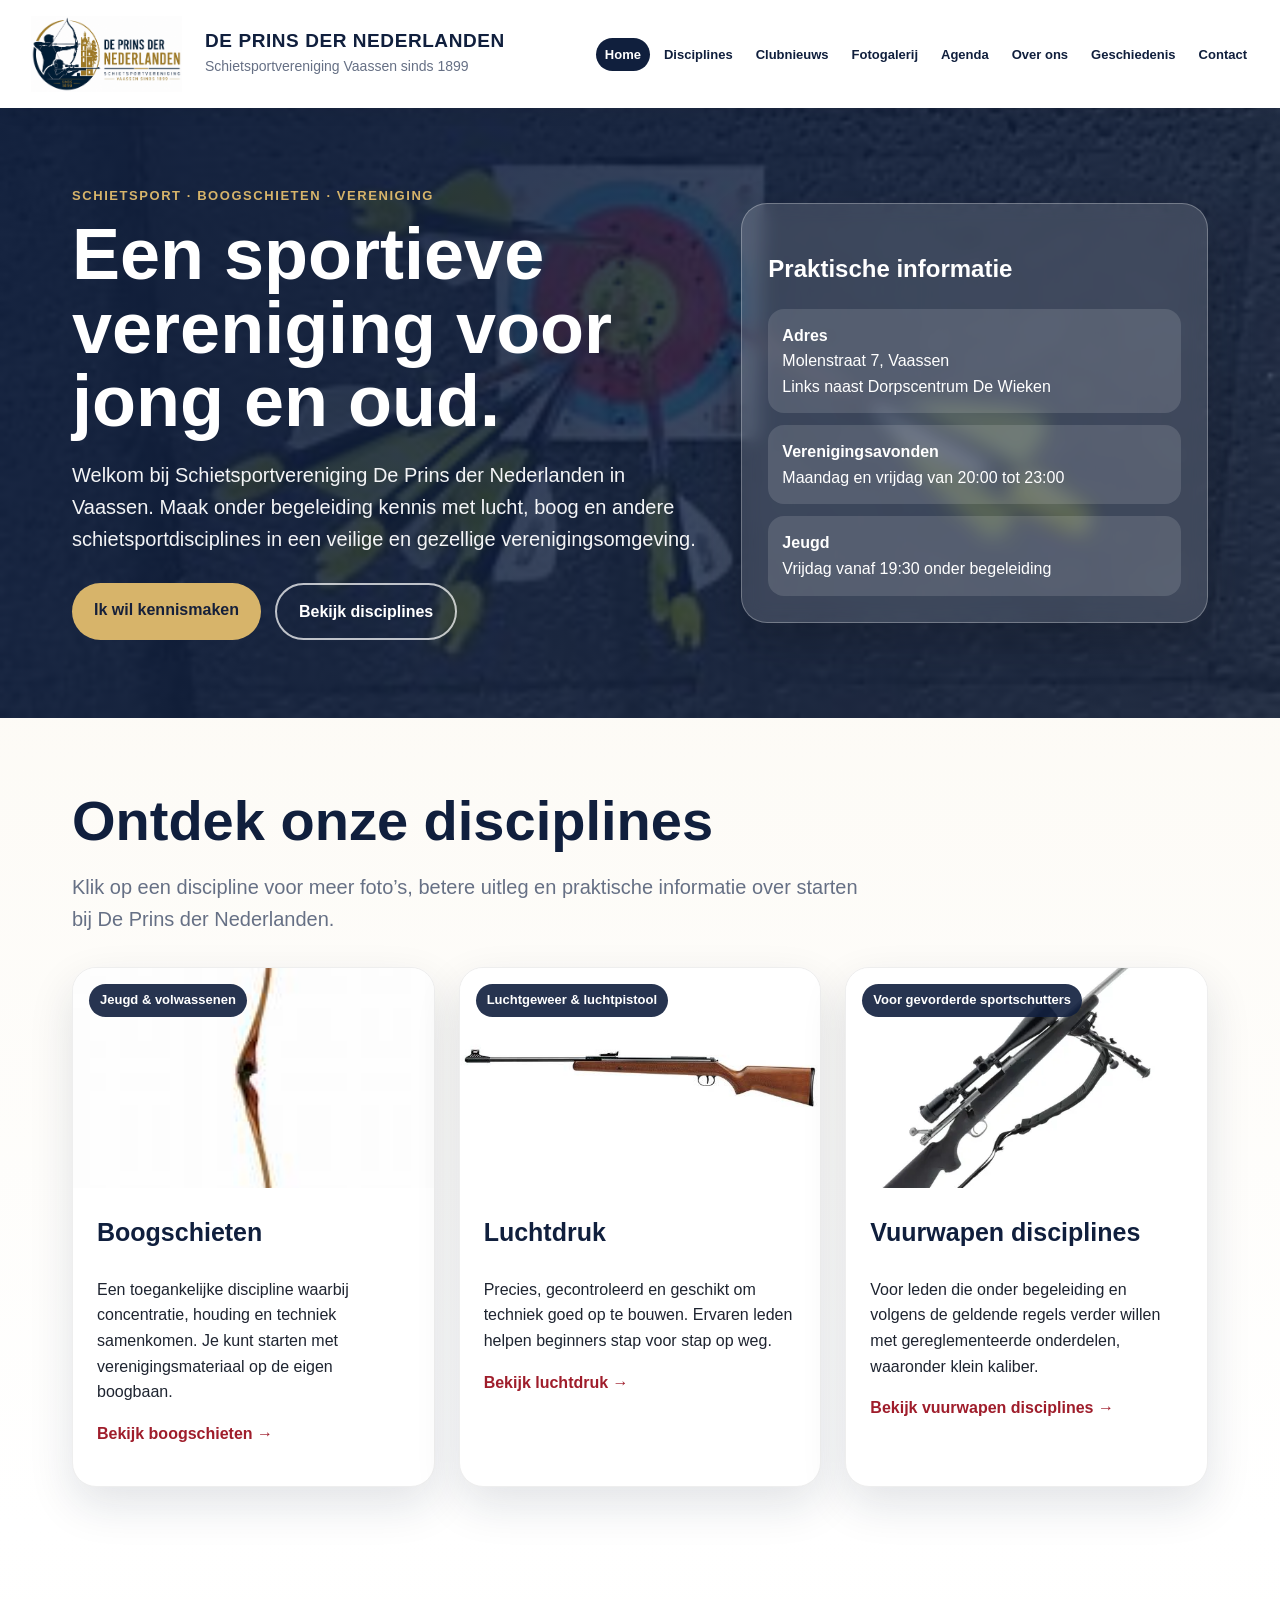
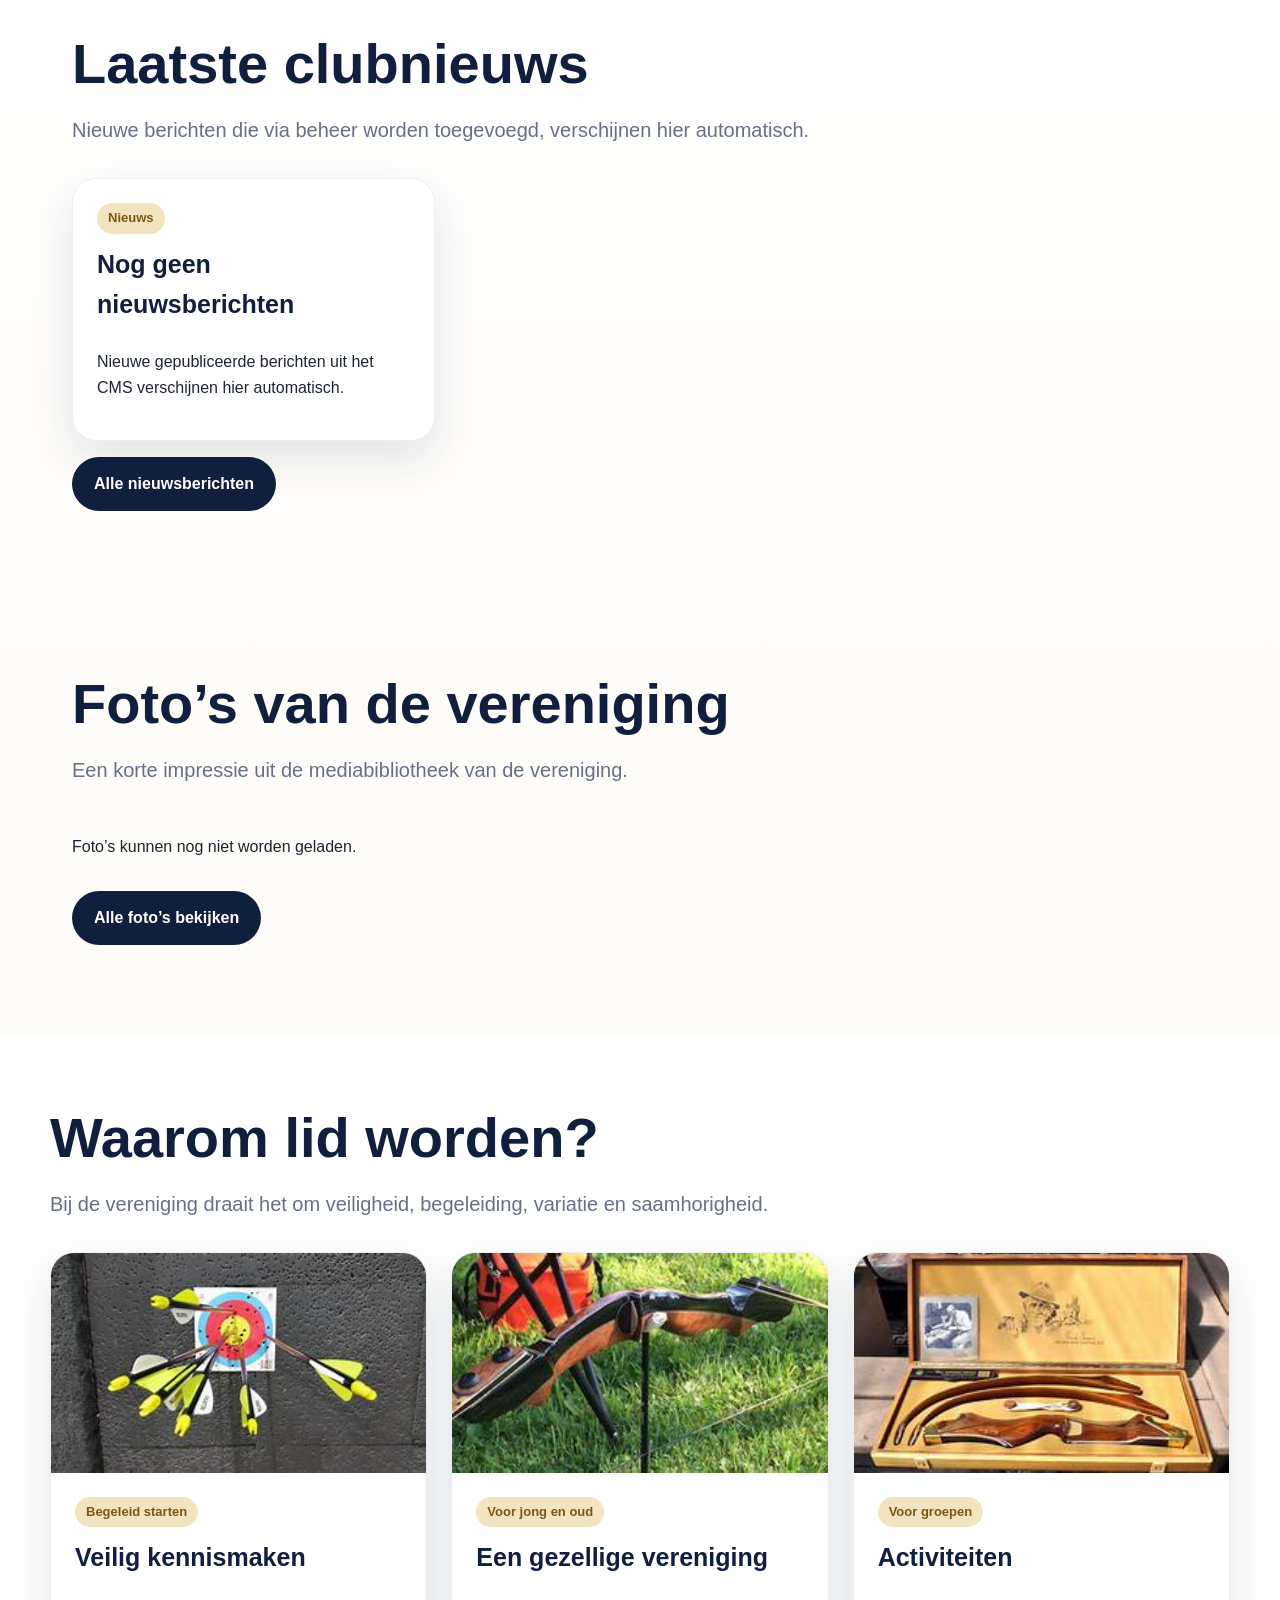
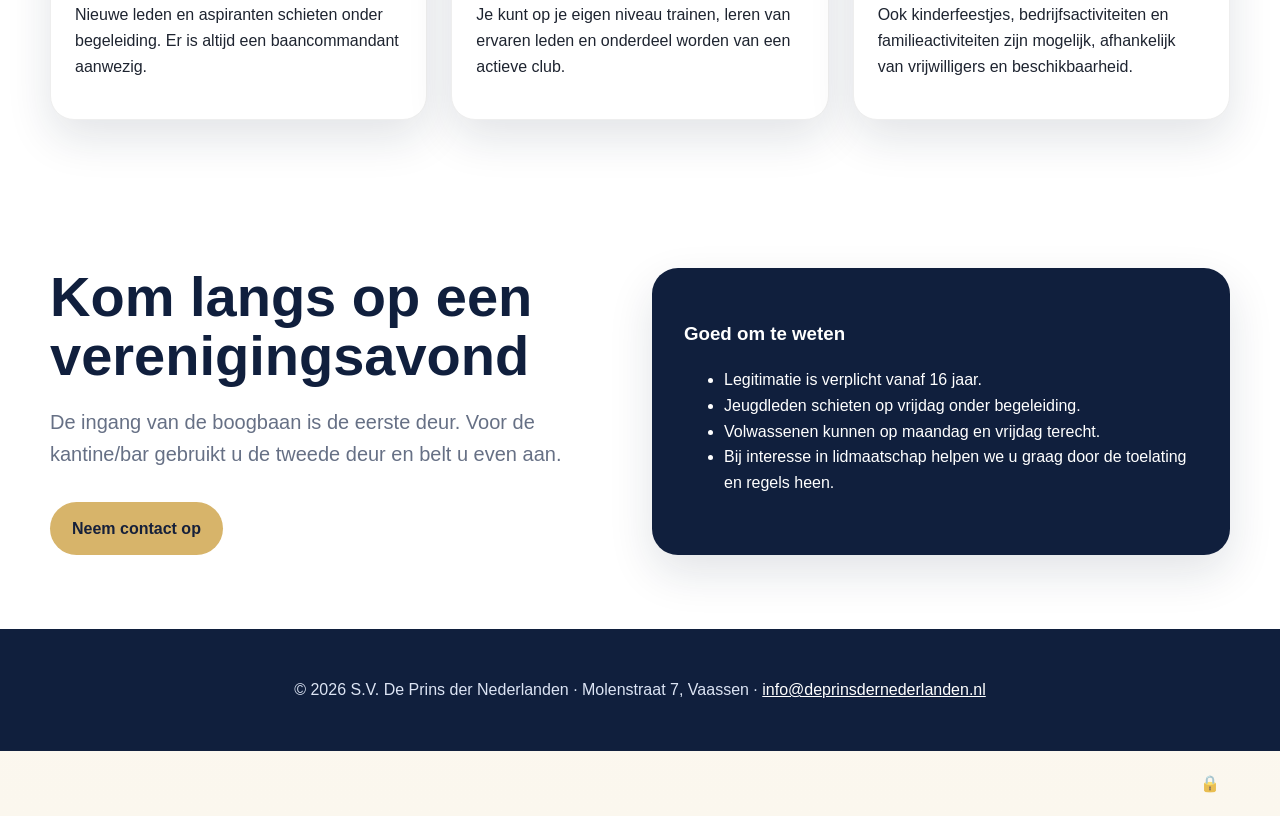
==== commit a59b54bd: "update 7" ====
--- a/index.html
+++ b/index.html
@@ -1,3 +1,3 @@
 <!DOCTYPE html>
 <html lang="nl"><head><meta charset="UTF-8"><meta name="viewport" content="width=device-width, initial-scale=1.0"><title>Home | S.V. De Prins der Nederlanden</title><link rel="stylesheet" href="style.css"><link rel="icon" href="favicon.svg"></head>
-<body><header class="header"><div class="header-inner"><a href="index.html" class="brand"><img class="brand-logo" src="logo-modern-cropped.png" alt="Logo De Prins der Nederlanden"><div><strong>De Prins der Nederlanden</strong><span>Schietsportvereniging Vaassen sinds 1899</span></div></a><button class="menu-btn" aria-label="Menu openen">Menu</button><nav class="nav"><a href="index.html" class="active">Home</a><a href="disciplines.html" class="">Disciplines</a><a href="clubnieuws.html" class="">Clubnieuws</a><a href="fotogalerij.html" class="">Fotogalerij</a><a href="over-ons.html" class="">Over ons</a><a href="geschiedenis.html" class="">Geschiedenis</a><a href="contact.html" class="">Contact</a></nav></div></header><section class="hero classic-home-hero"><div class="hero-inner"><div><div class="eyebrow">Schietsport · boogschieten · vereniging</div><h1>Een sportieve vereniging voor jong en oud.</h1><p>Welkom bij Schietsportvereniging De Prins der Nederlanden in Vaassen. Maak onder begeleiding kennis met lucht, boog en andere schietsportdisciplines in een veilige en gezellige verenigingsomgeving.</p><div class="buttons"><a class="btn primary" href="contact.html">Ik wil kennismaken</a><a class="btn secondary" href="disciplines.html">Bekijk disciplines</a></div></div><aside class="hero-card"><h2>Praktische informatie</h2><div class="quick"><div><strong>Adres</strong><br>Molenstraat 7, Vaassen<br><span>Links naast Dorpscentrum De Wieken</span></div><div><strong>Verenigingsavonden</strong><br>Maandag en vrijdag van 20:00 tot 23:00</div><div><strong>Jeugd</strong><br>Vrijdag vanaf 19:30 onder begeleiding</div></div></aside></div></section><section class="section"><div class="section-title"><h2>Ontdek onze disciplines</h2><p class="lead">Klik op een discipline voor meer foto’s, betere uitleg en praktische informatie over starten bij De Prins der Nederlanden.</p></div><div class="grid three"><a class="card discipline-card" href="boogschieten.html"><span class="tag">Jeugd & volwassenen</span><img src="boog-hout.jpg" alt="Boogschieten"><div class="card-content"><h3>Boogschieten</h3><p>Een toegankelijke discipline waarbij concentratie, houding en techniek samenkomen. Je kunt starten met verenigingsmateriaal op de eigen boogbaan.</p><p class="arrow">Bekijk boogschieten →</p></div></a><a class="card discipline-card" href="luchtdruk.html"><span class="tag">Luchtgeweer & luchtpistool</span><img src="luchtdruk-luchtbuks-klassiek.jpg" alt="Luchtdruk schieten"><div class="card-content"><h3>Luchtdruk</h3><p>Precies, gecontroleerd en geschikt om techniek goed op te bouwen. Ervaren leden helpen beginners stap voor stap op weg.</p><p class="arrow">Bekijk luchtdruk →</p></div></a><a class="card discipline-card" href="vuurwapen-disciplines.html"><span class="tag">Voor gevorderde sportschutters</span><img src="vuurwapen-geweer-kijker.webp" alt="Vuurwapen disciplines"><div class="card-content"><h3>Vuurwapen disciplines</h3><p>Voor leden die onder begeleiding en volgens de geldende regels verder willen met gereglementeerde onderdelen, waaronder klein kaliber.</p><p class="arrow">Bekijk vuurwapen disciplines →</p></div></a></div></section><section class="section"><div class="section-title"><h2>Laatste clubnieuws</h2><p class="lead">Nieuwe berichten die via beheer worden toegevoegd, verschijnen hier automatisch.</p></div><div id="home-news-list" class="grid three"><article class="card"><div class="card-content"><span class="badge">Laden</span><h3>Nieuws wordt geladen</h3></div></article></div><p><a class="btn dark" href="clubnieuws.html">Alle nieuwsberichten</a></p></section><section class="section" data-home-gallery-section><div class="section-title"><h2>Foto’s van de vereniging</h2><p class="lead">Een korte impressie uit de mediabibliotheek van de vereniging.</p></div><div id="home-gallery-list" class="gallery-grid"><p>Foto’s worden geladen...</p></div><p><a class="btn dark" href="fotogalerij.html">Alle foto’s bekijken</a></p></section><section class="section alt"><div class="wrap"><div class="section-title"><h2>Waarom lid worden?</h2><p class="lead">Bij de vereniging draait het om veiligheid, begeleiding, variatie en saamhorigheid.</p></div><div class="grid three"><article class="card"><img src="doel-boog.jpg" alt="Pijlen in boogschietdoel"><div class="card-content"><span class="badge">Begeleid starten</span><h3>Veilig kennismaken</h3><p>Nieuwe leden en aspiranten schieten onder begeleiding. Er is altijd een baancommandant aanwezig.</p></div></article><article class="card"><img src="boog-veld.jpg" alt="Boogschieten buiten"><div class="card-content"><span class="badge">Voor jong en oud</span><h3>Een gezellige vereniging</h3><p>Je kunt op je eigen niveau trainen, leren van ervaren leden en onderdeel worden van een actieve club.</p></div></article><article class="card"><img src="historische-boog.jpg" alt="Historische boog"><div class="card-content"><span class="badge">Voor groepen</span><h3>Activiteiten</h3><p>Ook kinderfeestjes, bedrijfsactiviteiten en familieactiviteiten zijn mogelijk, afhankelijk van vrijwilligers en beschikbaarheid.</p></div></article></div></div></section><section class="section alt"><div class="wrap contact-panel"><div><div class="section-title"><h2>Kom langs op een verenigingsavond</h2><p class="lead">De ingang van de boogbaan is de eerste deur. Voor de kantine/bar gebruikt u de tweede deur en belt u even aan.</p></div><a class="btn primary" href="contact.html">Neem contact op</a></div><div class="info-box"><h3>Goed om te weten</h3><ul><li>Legitimatie is verplicht vanaf 16 jaar.</li><li>Jeugdleden schieten op vrijdag onder begeleiding.</li><li>Volwassenen kunnen op maandag en vrijdag terecht.</li><li>Bij interesse in lidmaatschap helpen we u graag door de toelating en regels heen.</li></ul></div></div></section><footer class="footer"><p>© 2026 S.V. De Prins der Nederlanden · Molenstraat 7, Vaassen · <a href="mailto:info@deprinsdernederlanden.nl">info@deprinsdernederlanden.nl</a></p></footer><script src="script.js"></script><footer><div style="max-width:1200px;margin:0 auto;padding:20px;text-align:right"><a href="beheer.html" style="text-decoration:none;opacity:.7">🔒</a></div></footer></body></html>+<body><header class="header"><div class="header-inner"><a href="index.html" class="brand"><img class="brand-logo" src="logo-modern-cropped.png" alt="Logo De Prins der Nederlanden"><div><strong>De Prins der Nederlanden</strong><span>Schietsportvereniging Vaassen sinds 1899</span></div></a><button class="menu-btn" aria-label="Menu openen">Menu</button><nav class="nav"><a href="index.html" class="active">Home</a><a href="disciplines.html" class="">Disciplines</a><a href="clubnieuws.html" class="">Clubnieuws</a><a href="fotogalerij.html" class="">Fotogalerij</a><a href="agenda.html" class="">Agenda</a><a href="over-ons.html" class="">Over ons</a><a href="geschiedenis.html" class="">Geschiedenis</a><a href="contact.html" class="">Contact</a></nav></div></header><section class="hero classic-home-hero"><div class="hero-inner"><div><div class="eyebrow">Schietsport · boogschieten · vereniging</div><h1>Een sportieve vereniging voor jong en oud.</h1><p>Welkom bij Schietsportvereniging De Prins der Nederlanden in Vaassen. Maak onder begeleiding kennis met lucht, boog en andere schietsportdisciplines in een veilige en gezellige verenigingsomgeving.</p><div class="buttons"><a class="btn primary" href="contact.html">Ik wil kennismaken</a><a class="btn secondary" href="disciplines.html">Bekijk disciplines</a></div></div><aside class="hero-card"><h2>Praktische informatie</h2><div class="quick"><div><strong>Adres</strong><br>Molenstraat 7, Vaassen<br><span>Links naast Dorpscentrum De Wieken</span></div><div><strong>Verenigingsavonden</strong><br>Maandag en vrijdag van 20:00 tot 23:00</div><div><strong>Jeugd</strong><br>Vrijdag vanaf 19:30 onder begeleiding</div></div></aside></div></section><section class="section"><div class="section-title"><h2>Ontdek onze disciplines</h2><p class="lead">Klik op een discipline voor meer foto’s, betere uitleg en praktische informatie over starten bij De Prins der Nederlanden.</p></div><div class="grid three"><a class="card discipline-card" href="boogschieten.html"><span class="tag">Jeugd & volwassenen</span><img src="boog-hout.jpg" alt="Boogschieten"><div class="card-content"><h3>Boogschieten</h3><p>Een toegankelijke discipline waarbij concentratie, houding en techniek samenkomen. Je kunt starten met verenigingsmateriaal op de eigen boogbaan.</p><p class="arrow">Bekijk boogschieten →</p></div></a><a class="card discipline-card" href="luchtdruk.html"><span class="tag">Luchtgeweer & luchtpistool</span><img src="luchtdruk-luchtbuks-klassiek.jpg" alt="Luchtdruk schieten"><div class="card-content"><h3>Luchtdruk</h3><p>Precies, gecontroleerd en geschikt om techniek goed op te bouwen. Ervaren leden helpen beginners stap voor stap op weg.</p><p class="arrow">Bekijk luchtdruk →</p></div></a><a class="card discipline-card" href="vuurwapen-disciplines.html"><span class="tag">Voor gevorderde sportschutters</span><img src="vuurwapen-geweer-kijker.webp" alt="Vuurwapen disciplines"><div class="card-content"><h3>Vuurwapen disciplines</h3><p>Voor leden die onder begeleiding en volgens de geldende regels verder willen met gereglementeerde onderdelen, waaronder klein kaliber.</p><p class="arrow">Bekijk vuurwapen disciplines →</p></div></a></div></section><section class="section"><div class="section-title"><h2>Laatste clubnieuws</h2><p class="lead">Nieuwe berichten die via beheer worden toegevoegd, verschijnen hier automatisch.</p></div><div id="home-news-list" class="grid three"><article class="card"><div class="card-content"><span class="badge">Laden</span><h3>Nieuws wordt geladen</h3></div></article></div><p><a class="btn dark" href="clubnieuws.html">Alle nieuwsberichten</a></p></section><section class="section" data-home-gallery-section><div class="section-title"><h2>Foto’s van de vereniging</h2><p class="lead">Een korte impressie uit de mediabibliotheek van de vereniging.</p></div><div id="home-gallery-list" class="gallery-grid"><p>Foto’s worden geladen...</p></div><p><a class="btn dark" href="fotogalerij.html">Alle foto’s bekijken</a></p></section><section class="section alt"><div class="wrap"><div class="section-title"><h2>Waarom lid worden?</h2><p class="lead">Bij de vereniging draait het om veiligheid, begeleiding, variatie en saamhorigheid.</p></div><div class="grid three"><article class="card"><img src="doel-boog.jpg" alt="Pijlen in boogschietdoel"><div class="card-content"><span class="badge">Begeleid starten</span><h3>Veilig kennismaken</h3><p>Nieuwe leden en aspiranten schieten onder begeleiding. Er is altijd een baancommandant aanwezig.</p></div></article><article class="card"><img src="boog-veld.jpg" alt="Boogschieten buiten"><div class="card-content"><span class="badge">Voor jong en oud</span><h3>Een gezellige vereniging</h3><p>Je kunt op je eigen niveau trainen, leren van ervaren leden en onderdeel worden van een actieve club.</p></div></article><article class="card"><img src="historische-boog.jpg" alt="Historische boog"><div class="card-content"><span class="badge">Voor groepen</span><h3>Activiteiten</h3><p>Ook kinderfeestjes, bedrijfsactiviteiten en familieactiviteiten zijn mogelijk, afhankelijk van vrijwilligers en beschikbaarheid.</p></div></article></div></div></section><section class="section alt"><div class="wrap contact-panel"><div><div class="section-title"><h2>Kom langs op een verenigingsavond</h2><p class="lead">De ingang van de boogbaan is de eerste deur. Voor de kantine/bar gebruikt u de tweede deur en belt u even aan.</p></div><a class="btn primary" href="contact.html">Neem contact op</a></div><div class="info-box"><h3>Goed om te weten</h3><ul><li>Legitimatie is verplicht vanaf 16 jaar.</li><li>Jeugdleden schieten op vrijdag onder begeleiding.</li><li>Volwassenen kunnen op maandag en vrijdag terecht.</li><li>Bij interesse in lidmaatschap helpen we u graag door de toelating en regels heen.</li></ul></div></div></section><footer class="footer"><p>© 2026 S.V. De Prins der Nederlanden · Molenstraat 7, Vaassen · <a href="mailto:info@deprinsdernederlanden.nl">info@deprinsdernederlanden.nl</a></p></footer><script src="script.js"></script><footer><div style="max-width:1200px;margin:0 auto;padding:20px;text-align:right"><a href="beheer.html" style="text-decoration:none;opacity:.7">🔒</a></div></footer></body></html>
--- a/style.css
+++ b/style.css
@@ -235,3 +235,7 @@
 .hp-field{position:absolute!important;left:-9999px!important;width:1px!important;height:1px!important;opacity:0!important}
 .form-msg{font-weight:700;margin-top:14px;color:#102044}
 button:disabled{opacity:.65;cursor:not-allowed}
+
+
+/* Sprint 5.1 - Agenda */
+.agenda-list{display:grid;gap:24px}.agenda-section{display:grid;gap:18px}.agenda-section h2{margin:0 0 4px}.event-card{display:grid;grid-template-columns:220px 1fr;text-decoration:none;color:inherit;overflow:hidden}.event-card img{width:100%;height:100%;min-height:160px;object-fit:cover}.event-card .read-more{font-weight:700;color:var(--navy)}.event-detail-card .notice{margin-top:20px}@media(max-width:760px){.event-card{grid-template-columns:1fr}.event-card img{height:190px}}
